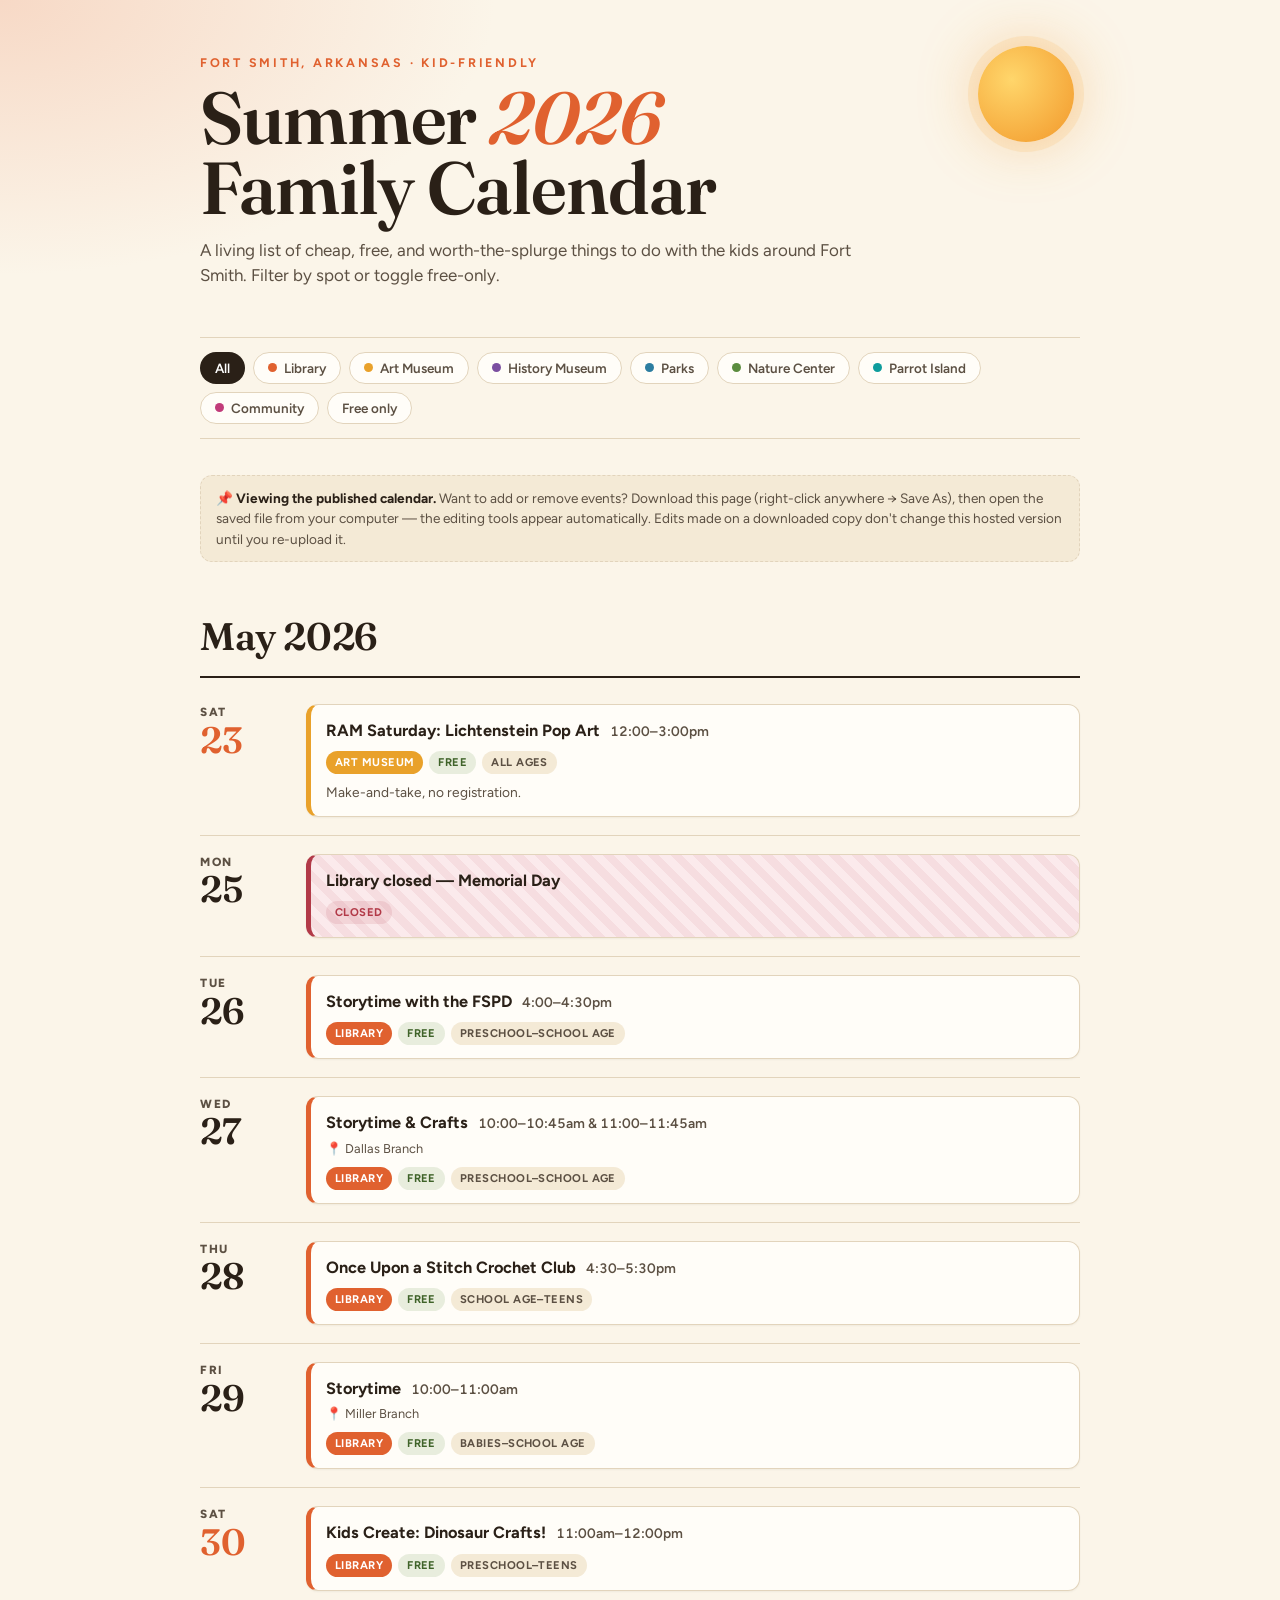
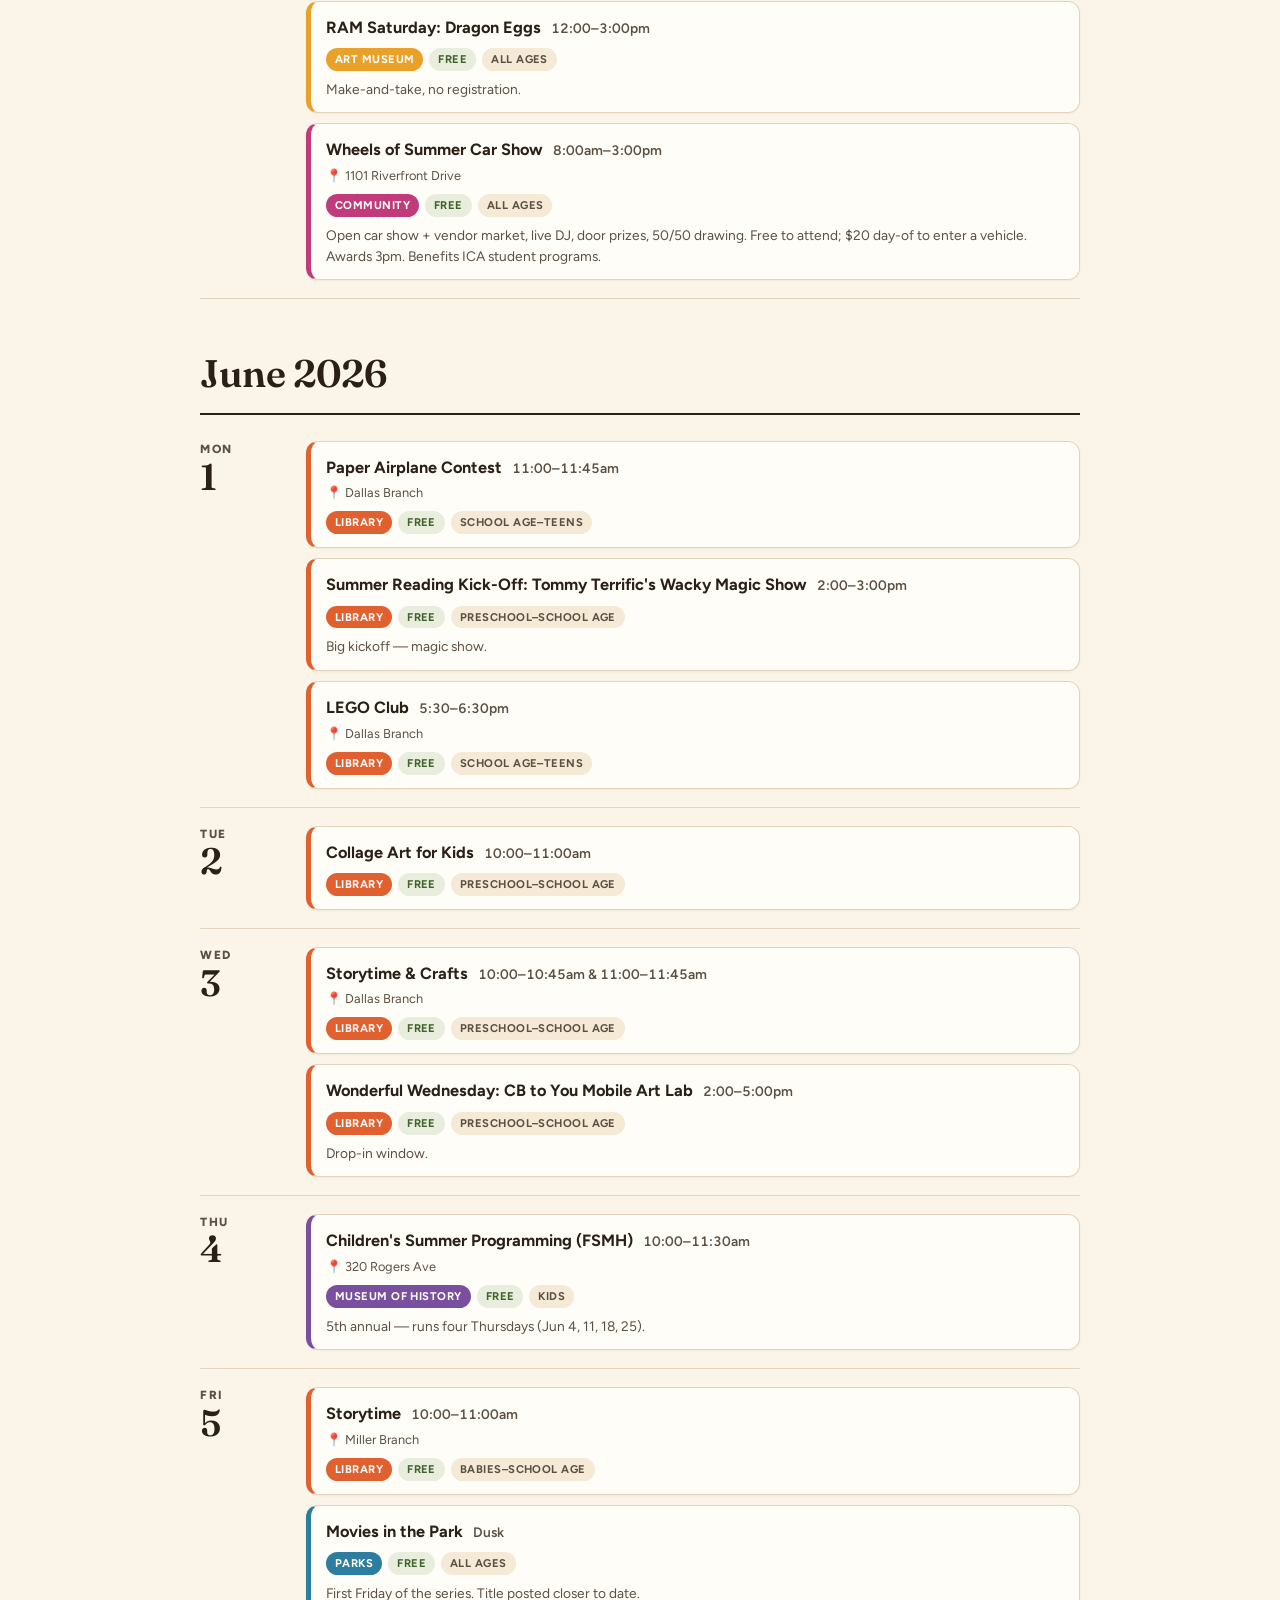
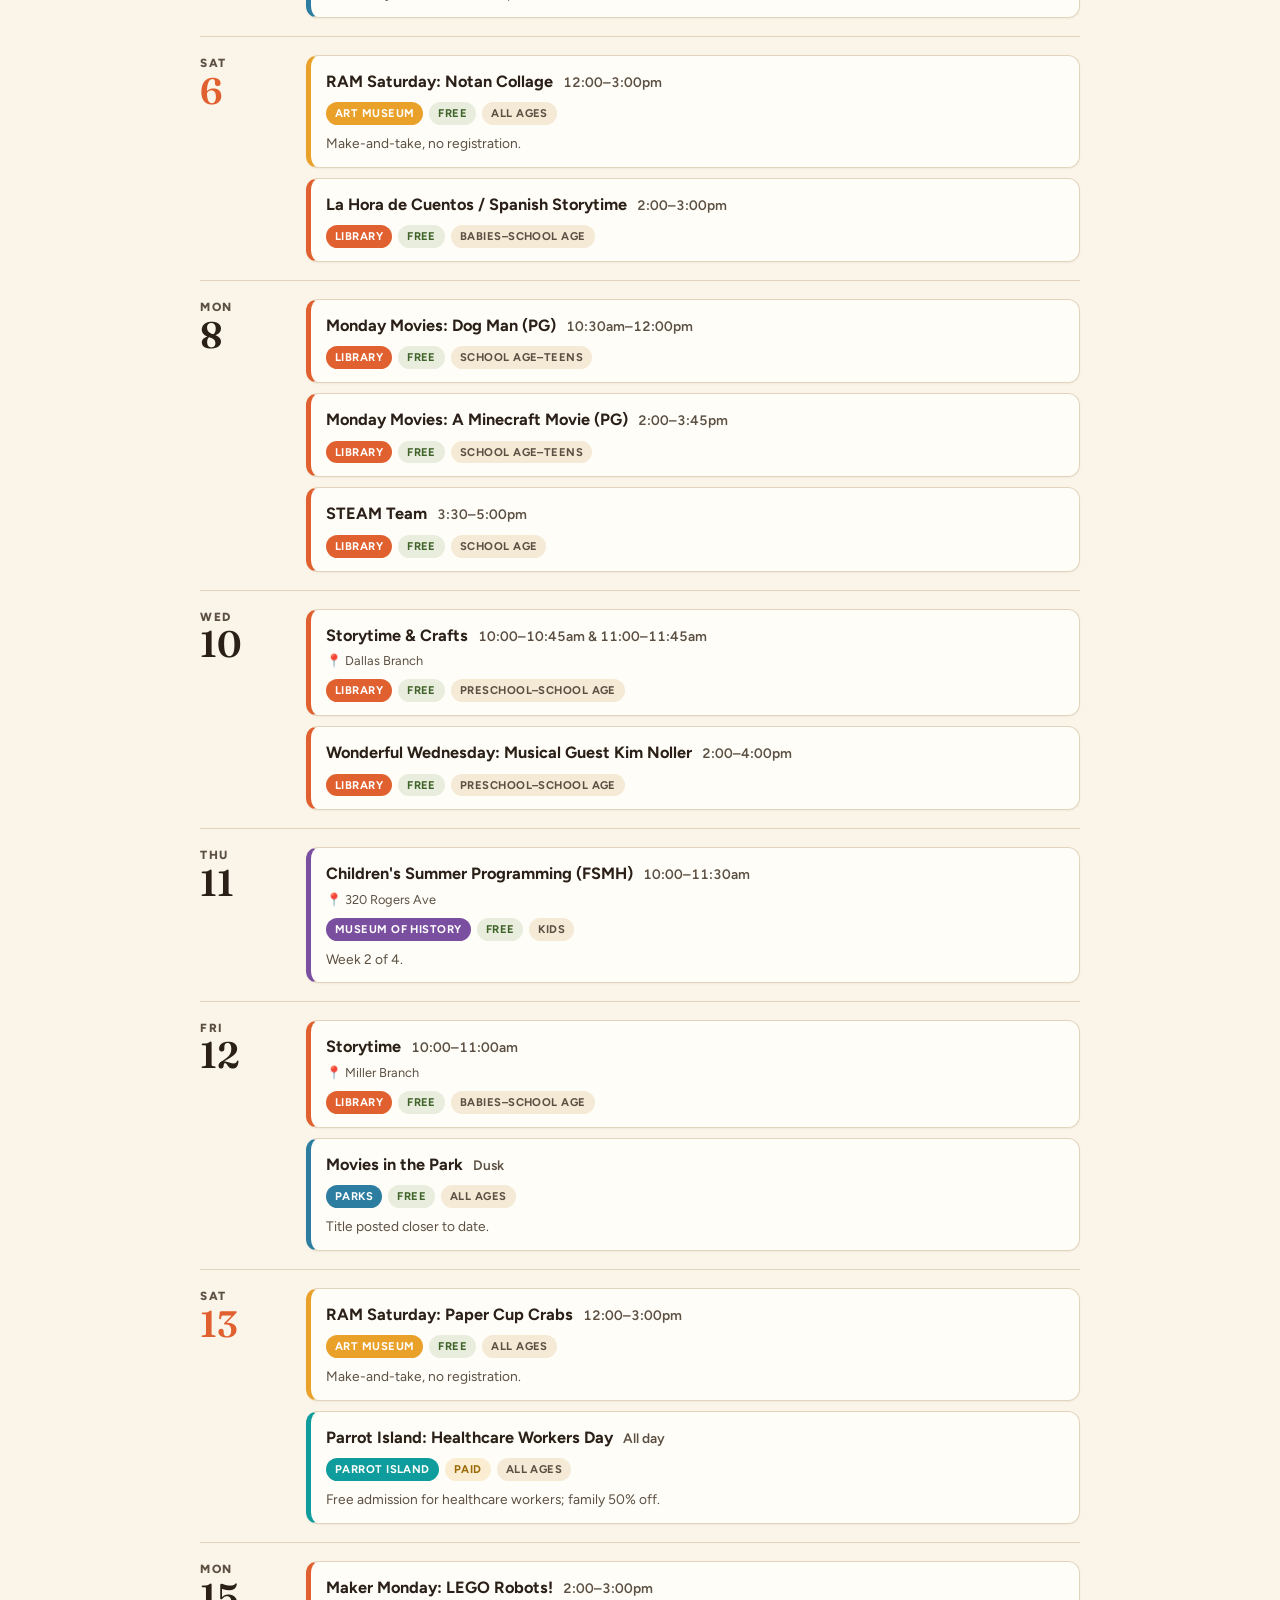
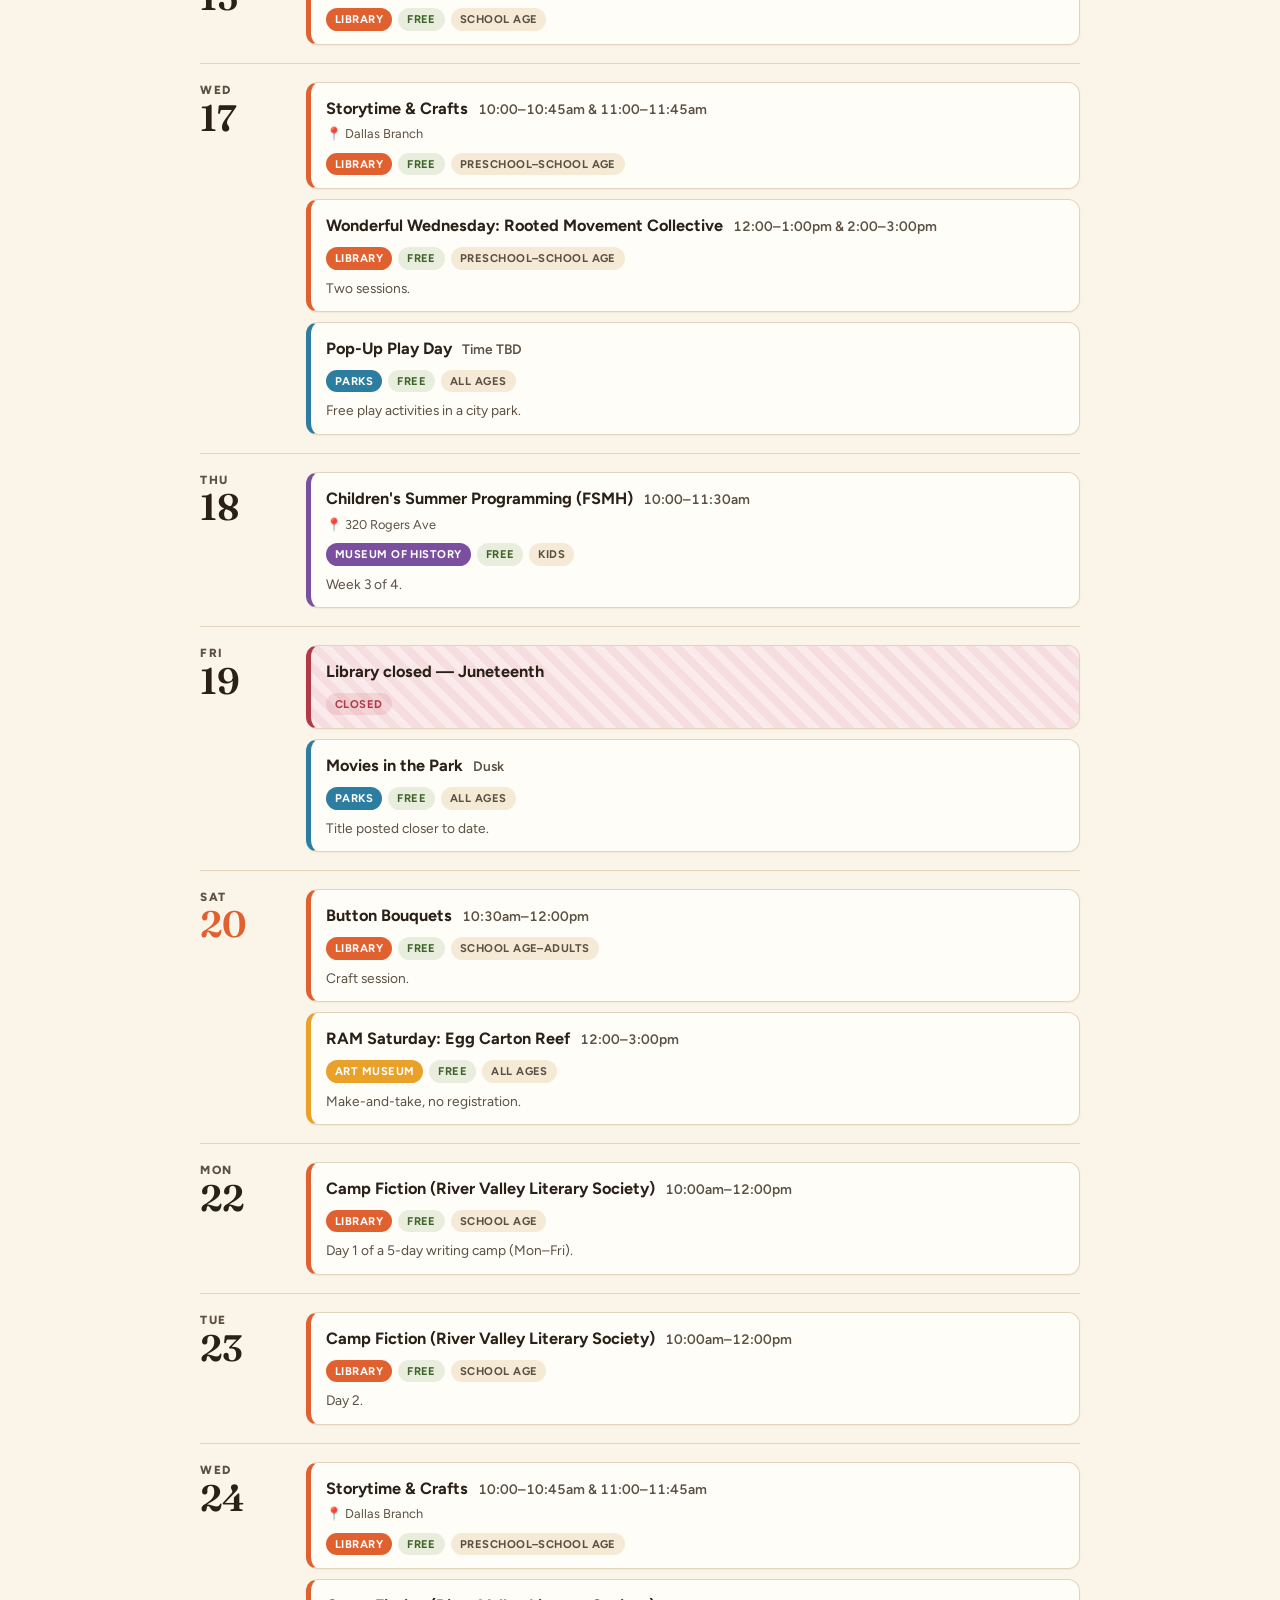
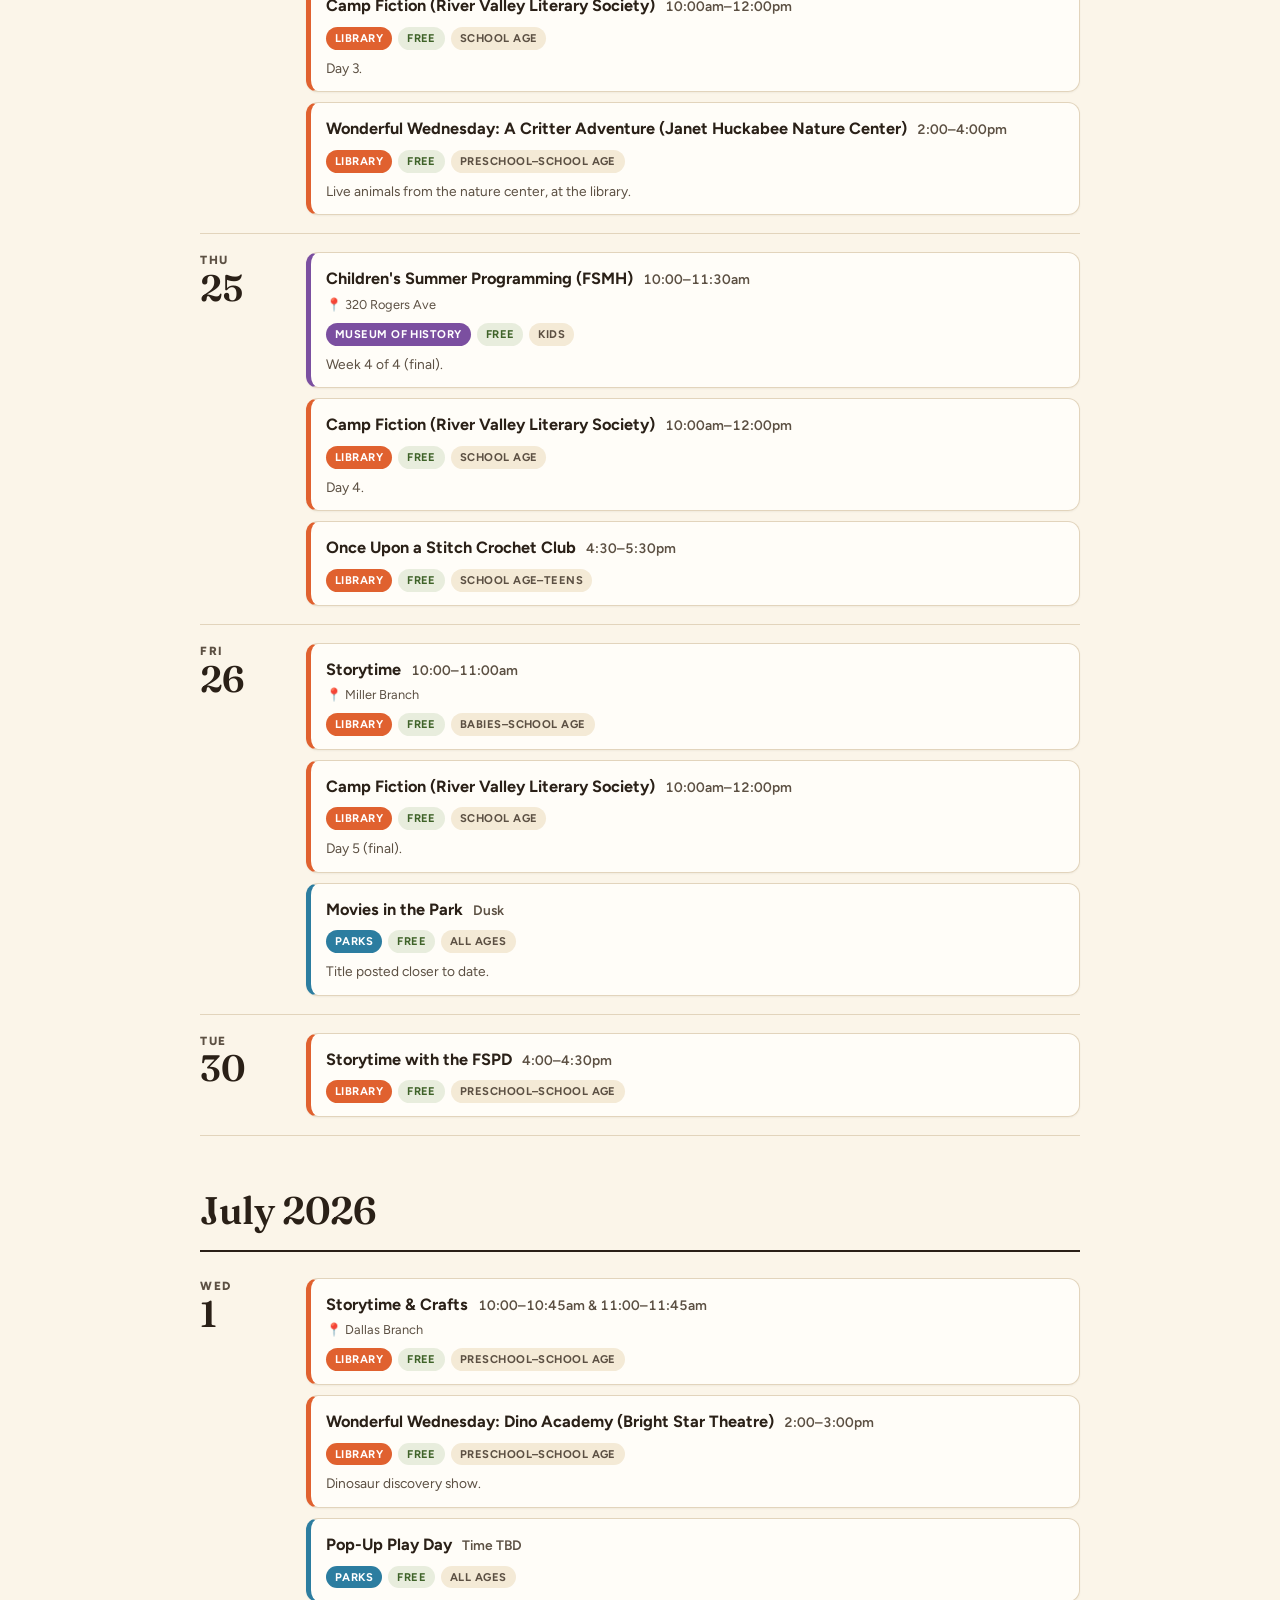
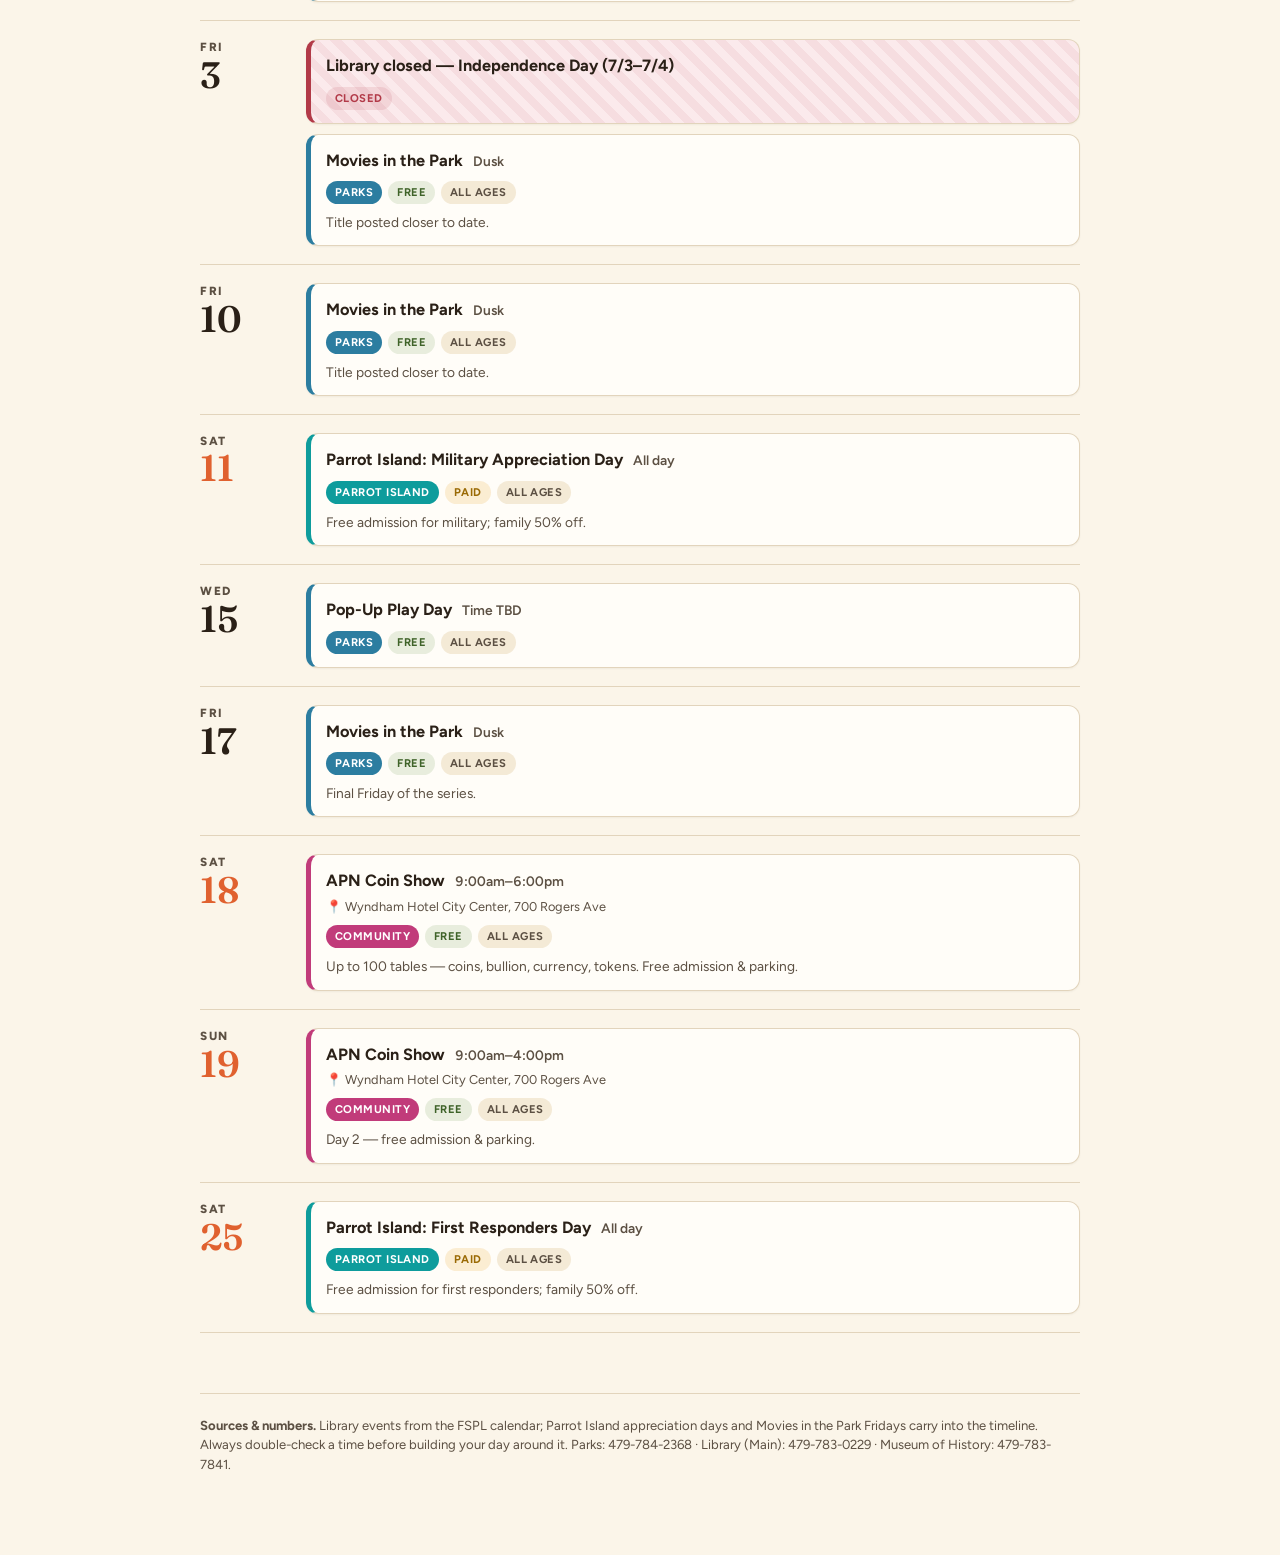
==== index.html @ 7a3107ba "add index.html" ====
<!DOCTYPE html>
<html lang="en">
<head>
<meta charset="UTF-8">
<meta name="viewport" content="width=device-width, initial-scale=1.0">
<title>Fort Smith Family Summer 2026</title>
<link rel="preconnect" href="https://fonts.googleapis.com">
<link rel="preconnect" href="https://fonts.gstatic.com" crossorigin>
<link href="https://fonts.googleapis.com/css2?family=Fraunces:ital,opsz,wght@0,9..144,400..900;1,9..144,400..700&family=Figtree:wght@400;500;600;700;800&display=swap" rel="stylesheet">
<style>
  :root{
    --cream:#FBF5E9; --cream-2:#F4EAD6; --ink:#2A2017; --ink-soft:#5C5043;
    --line:#E2D4BC; --card:#FFFDF8;
    --library:#E0612F; --ram:#E9A12A; --parks:#2C7DA0; --nature:#5B8C3E;
    --parrot:#0E9C9C; --museum:#7B4FA0; --community:#C13B7A; --closed:#B23A48;
    --shadow:0 1px 2px rgba(42,32,23,.06), 0 8px 28px -12px rgba(42,32,23,.25);
  }
  *{box-sizing:border-box;}
  html{scroll-behavior:smooth;}
  body{
    margin:0;
    background:
      radial-gradient(1200px 500px at 85% -10%, #FCE4B8 0%, rgba(252,228,184,0) 60%),
      radial-gradient(900px 500px at 0% 0%, #F7D9C6 0%, rgba(247,217,198,0) 55%),
      var(--cream);
    color:var(--ink); font-family:"Figtree", sans-serif; line-height:1.5;
    -webkit-font-smoothing:antialiased;
  }
  .wrap{max-width:920px;margin:0 auto;padding:0 20px 80px;}

  header.masthead{padding:54px 0 30px;position:relative;}
  .kicker{font-size:.78rem;letter-spacing:.22em;text-transform:uppercase;font-weight:700;color:var(--library);margin:0 0 10px;}
  h1{font-family:"Fraunces",serif;font-weight:600;font-size:clamp(2.6rem,7vw,4.6rem);line-height:.96;letter-spacing:-.015em;margin:0 0 14px;}
  h1 em{font-style:italic;color:var(--library);}
  .sub{font-size:1.06rem;color:var(--ink-soft);max-width:60ch;margin:0;}
  .sun{position:absolute;top:46px;right:6px;width:96px;height:96px;border-radius:50%;
    background:radial-gradient(circle at 35% 35%, #FFD66B, #F2982A);
    box-shadow:0 0 0 10px rgba(242,152,42,.12), 0 0 60px rgba(242,152,42,.4);}
  @media(max-width:560px){.sun{display:none;}}

  .controls{position:sticky;top:0;z-index:20;background:rgba(251,245,233,.88);backdrop-filter:blur(8px);
    border-top:1px solid var(--line);border-bottom:1px solid var(--line);padding:14px 0;margin:18px 0 36px;}
  .controls-inner{display:flex;flex-wrap:wrap;gap:8px;align-items:center;}
  .chip{font-family:inherit;font-size:.84rem;font-weight:600;border:1.5px solid var(--line);background:var(--card);
    color:var(--ink-soft);padding:7px 14px;border-radius:999px;cursor:pointer;transition:all .15s ease;
    display:inline-flex;align-items:center;gap:7px;}
  .chip:hover{border-color:var(--ink-soft);}
  .chip .dot{width:9px;height:9px;border-radius:50%;background:currentColor;}
  .chip[aria-pressed="true"]{color:#fff;border-color:transparent;}
  .chip.all[aria-pressed="true"]{background:var(--ink);}
  .chip.library[aria-pressed="true"]{background:var(--library);}
  .chip.ram[aria-pressed="true"]{background:var(--ram);}
  .chip.parks[aria-pressed="true"]{background:var(--parks);}
  .chip.nature[aria-pressed="true"]{background:var(--nature);}
  .chip.parrot[aria-pressed="true"]{background:var(--parrot);}
  .chip.museum[aria-pressed="true"]{background:var(--museum);}
  .chip.community[aria-pressed="true"]{background:var(--community);}
  .chip.freeonly[aria-pressed="true"]{background:var(--nature);}
  .chip .dot.library{color:var(--library);} .chip .dot.ram{color:var(--ram);}
  .chip .dot.parks{color:var(--parks);} .chip .dot.nature{color:var(--nature);}
  .chip .dot.parrot{color:var(--parrot);} .chip .dot.museum{color:var(--museum);}
  .chip .dot.community{color:var(--community);}
  .spacer{flex:1;}
  .chip.action{background:var(--ink);color:#fff;border-color:transparent;}
  .chip.action:hover{filter:brightness(1.12);}

  /* ---- Edit chrome: only visible on a locally-opened (file://) copy ---- */
  #addToggle, #addPanel{display:none;}
  .del{display:none;}
  body.editable #addToggle{display:inline-flex;}
  body.editable #addPanel{display:block;}
  .ro-hint{display:block;}
  body.editable .ro-hint{display:none;}

  .panel{max-height:0;overflow:hidden;transition:max-height .3s ease;}
  .panel.open{max-height:820px;}
  .panel-inner{background:var(--card);border:1px solid var(--line);border-radius:18px;padding:22px;margin-bottom:36px;box-shadow:var(--shadow);}
  .panel h2{font-family:"Fraunces",serif;font-weight:600;font-size:1.3rem;margin:0 0 14px;}
  .grid{display:grid;grid-template-columns:repeat(2,1fr);gap:12px 14px;}
  .field{display:flex;flex-direction:column;gap:5px;}
  .field.full{grid-column:1/-1;}
  label{font-size:.74rem;font-weight:700;letter-spacing:.06em;text-transform:uppercase;color:var(--ink-soft);}
  input,select{font-family:inherit;font-size:.95rem;padding:9px 11px;border:1.5px solid var(--line);border-radius:10px;background:var(--cream);color:var(--ink);}
  input:focus,select:focus{outline:none;border-color:var(--library);}
  .panel-actions{display:flex;gap:10px;margin-top:16px;flex-wrap:wrap;align-items:center;}
  .btn{font-family:inherit;font-size:.9rem;font-weight:700;padding:10px 18px;border-radius:10px;border:none;cursor:pointer;}
  .btn.primary{background:var(--library);color:#fff;}
  .btn.primary:hover{filter:brightness(1.08);}
  .btn.subtle{background:var(--cream-2);color:var(--ink-soft);}
  .btn.subtle:hover{background:var(--line);}
  .hint{font-size:.8rem;color:var(--ink-soft);margin:10px 0 0;}

  .month{font-family:"Fraunces",serif;font-weight:600;font-size:clamp(1.8rem,4vw,2.4rem);letter-spacing:-.01em;
    margin:46px 0 8px;padding-bottom:10px;border-bottom:2px solid var(--ink);}
  .day{display:grid;grid-template-columns:88px 1fr;gap:18px;padding:18px 0;border-bottom:1px solid var(--line);}
  .day.weekend .datebox{color:var(--library);}
  .datebox{position:sticky;top:78px;align-self:start;}
  .datebox .dow{font-size:.74rem;font-weight:800;letter-spacing:.14em;text-transform:uppercase;color:var(--ink-soft);}
  .datebox .dnum{font-family:"Fraunces",serif;font-size:2.3rem;font-weight:600;line-height:1;}
  .events{display:flex;flex-direction:column;gap:10px;}

  .event{position:relative;background:var(--card);border:1px solid var(--line);border-left:5px solid var(--src);
    border-radius:12px;padding:13px 15px;box-shadow:0 1px 2px rgba(42,32,23,.05);transition:transform .12s ease, box-shadow .12s ease;}
  .event:hover{transform:translateY(-1px);box-shadow:var(--shadow);}
  .event .top{display:flex;flex-wrap:wrap;align-items:baseline;gap:8px 10px;padding-right:26px;}
  .event .title{font-weight:700;font-size:1.02rem;}
  .event .time{font-size:.86rem;font-weight:600;color:var(--ink-soft);font-variant-numeric:tabular-nums;}
  .event .row2{display:flex;flex-wrap:wrap;gap:6px;margin-top:9px;align-items:center;}
  .tag{font-size:.7rem;font-weight:700;letter-spacing:.04em;text-transform:uppercase;padding:3px 9px;border-radius:999px;}
  .tag.src{color:#fff;background:var(--src);}
  .tag.free{background:rgba(91,140,62,.14);color:#3f6329;}
  .tag.paid{background:rgba(233,161,42,.18);color:#9a6a05;}
  .tag.age{background:var(--cream-2);color:var(--ink-soft);}
  .tag.closed{background:rgba(178,58,72,.12);color:var(--closed);}
  .event .note{font-size:.86rem;color:var(--ink-soft);margin-top:8px;}
  .event .loc{font-size:.8rem;color:var(--ink-soft);margin-top:4px;}
  .event.is-closed{background:repeating-linear-gradient(45deg,#fbeaec,#fbeaec 8px,#f6dde0 8px,#f6dde0 16px);border-left-color:var(--closed);}
  .del{position:absolute;top:9px;right:9px;width:22px;height:22px;border-radius:50%;border:none;cursor:pointer;
    background:transparent;color:var(--ink-soft);font-size:1.05rem;line-height:1;opacity:0;transition:opacity .12s, background .12s;}
  body.editable .event:hover .del{opacity:.55;}
  .del:hover{opacity:1 !important;background:rgba(178,58,72,.14);color:var(--closed);}

  .empty{display:none;text-align:center;padding:50px 0;color:var(--ink-soft);font-style:italic;}
  footer{margin-top:60px;padding-top:22px;border-top:1px solid var(--line);font-size:.82rem;color:var(--ink-soft);}
  footer a{color:var(--library);}
  .ro-hint{background:var(--cream-2);border:1px dashed var(--line);border-radius:12px;padding:12px 15px;margin-bottom:18px;font-size:.85rem;color:var(--ink-soft);}
  .ro-hint strong{color:var(--ink);}
  .savebar{font-size:.78rem;color:var(--nature);font-weight:600;opacity:0;transition:opacity .3s;}
  .savebar.show{opacity:1;}
</style>
</head>
<body>
<div class="wrap">

  <header class="masthead">
    <div class="sun"></div>
    <p class="kicker">Fort Smith, Arkansas &middot; Kid-Friendly</p>
    <h1>Summer <em>2026</em><br>Family Calendar</h1>
    <p class="sub">A living list of cheap, free, and worth-the-splurge things to do with the kids around Fort Smith. Filter by spot or toggle free-only.</p>
  </header>

  <div class="controls">
    <div class="controls-inner">
      <button class="chip all" data-filter="all" aria-pressed="true">All</button>
      <button class="chip library" data-filter="library" aria-pressed="false"><span class="dot library"></span>Library</button>
      <button class="chip ram" data-filter="ram" aria-pressed="false"><span class="dot ram"></span>Art Museum</button>
      <button class="chip museum" data-filter="museum" aria-pressed="false"><span class="dot museum"></span>History Museum</button>
      <button class="chip parks" data-filter="parks" aria-pressed="false"><span class="dot parks"></span>Parks</button>
      <button class="chip nature" data-filter="nature" aria-pressed="false"><span class="dot nature"></span>Nature Center</button>
      <button class="chip parrot" data-filter="parrot" aria-pressed="false"><span class="dot parrot"></span>Parrot Island</button>
      <button class="chip community" data-filter="community" aria-pressed="false"><span class="dot community"></span>Community</button>
      <button class="chip freeonly" id="freeToggle" aria-pressed="false">Free only</button>
      <span class="spacer"></span>
      <button class="chip action" id="addToggle">+ Add event</button>
    </div>
  </div>

  <div class="panel" id="addPanel">
    <div class="panel-inner">
      <h2>Add an event</h2>
      <div class="grid">
        <div class="field"><label for="f-date">Date</label><input type="date" id="f-date" value="2026-06-01"></div>
        <div class="field"><label for="f-time">Time (free text)</label><input type="text" id="f-time" placeholder="e.g. 2:00–3:00pm"></div>
        <div class="field full"><label for="f-title">Title</label><input type="text" id="f-title" placeholder="Event name"></div>
        <div class="field"><label for="f-src">Where / source</label>
          <select id="f-src">
            <option value="library">Library</option>
            <option value="ram">Art Museum (RAM)</option>
            <option value="museum">Museum of History</option>
            <option value="parks">Parks</option>
            <option value="nature">Nature Center</option>
            <option value="parrot">Parrot Island</option>
            <option value="community">Community</option>
          </select>
        </div>
        <div class="field"><label for="f-cost">Cost</label>
          <select id="f-cost"><option value="free">Free</option><option value="paid">Paid</option></select>
        </div>
        <div class="field"><label for="f-age">Age (optional)</label><input type="text" id="f-age" placeholder="e.g. School age–Teens"></div>
        <div class="field"><label for="f-loc">Location (optional)</label><input type="text" id="f-loc" placeholder="e.g. Dallas Branch"></div>
        <div class="field full"><label for="f-note">Note (optional)</label><input type="text" id="f-note" placeholder="Anything worth remembering"></div>
      </div>
      <div class="panel-actions">
        <button class="btn primary" id="addBtn">Add to calendar</button>
        <button class="btn subtle" id="saveCopyBtn">⬇ Save a copy (index.html)</button>
        <button class="btn subtle" id="resetBtn">Reset to original</button>
        <span class="savebar" id="savebar">Saved to this browser ✓</span>
      </div>
      <p class="hint">Added events save to <strong>this browser</strong> automatically. Use <em>Save a copy</em> to download a fresh <code>index.html</code> with everything baked in — that's the file you re-upload to your host, or send back to me to fold into the master.</p>
    </div>
  </div>

  <p class="ro-hint">📌 <strong>Viewing the published calendar.</strong> Want to add or remove events? Download this page (right-click anywhere &rarr; Save As), then open the saved file from your computer — the editing tools appear automatically. Edits made on a downloaded copy don't change this hosted version until you re-upload it.</p>

  <div id="calendar"></div>
  <p class="empty" id="emptyMsg">No events match this filter.</p>

  <footer>
    <strong>Sources &amp; numbers.</strong> Library events from the FSPL calendar; Parrot Island appreciation days and Movies in the Park Fridays carry into the timeline. Always double-check a time before building your day around it. Parks: 479-784-2368 &middot; Library (Main): 479-783-0229 &middot; Museum of History: 479-783-7841.
  </footer>

</div>

<script>
/* ============================================================
   SEED EVENTS — the baked-in list. The live page may have more
   (added via the form, stored in your browser). "Save a copy"
   exports a new index.html with the current list baked in here.
   Fields: date "YYYY-MM-DD" | time | title | src | age | cost
           "free"/"paid" | loc | note | closed:true
   ============================================================ */
const SEED = /*SEED_START*/[
  {date:"2026-05-23", time:"12:00–3:00pm", title:"RAM Saturday: Lichtenstein Pop Art", src:"ram", age:"All ages", cost:"free", note:"Make-and-take, no registration."},
  {date:"2026-05-25", time:"", title:"Library closed — Memorial Day", src:"library", closed:true},
  {date:"2026-05-26", time:"4:00–4:30pm", title:"Storytime with the FSPD", src:"library", age:"Preschool–School age", cost:"free"},
  {date:"2026-05-27", time:"10:00–10:45am & 11:00–11:45am", title:"Storytime & Crafts", src:"library", age:"Preschool–School age", cost:"free", loc:"Dallas Branch"},
  {date:"2026-05-28", time:"4:30–5:30pm", title:"Once Upon a Stitch Crochet Club", src:"library", age:"School age–Teens", cost:"free"},
  {date:"2026-05-29", time:"10:00–11:00am", title:"Storytime", src:"library", age:"Babies–School age", cost:"free", loc:"Miller Branch"},
  {date:"2026-05-30", time:"11:00am–12:00pm", title:"Kids Create: Dinosaur Crafts!", src:"library", age:"Preschool–Teens", cost:"free"},
  {date:"2026-05-30", time:"12:00–3:00pm", title:"RAM Saturday: Dragon Eggs", src:"ram", age:"All ages", cost:"free", note:"Make-and-take, no registration."},
  {date:"2026-05-30", time:"8:00am–3:00pm", title:"Wheels of Summer Car Show", src:"community", age:"All ages", cost:"free", loc:"1101 Riverfront Drive", note:"Open car show + vendor market, live DJ, door prizes, 50/50 drawing. Free to attend; $20 day-of to enter a vehicle. Awards 3pm. Benefits ICA student programs."},

  {date:"2026-06-01", time:"11:00–11:45am", title:"Paper Airplane Contest", src:"library", age:"School age–Teens", cost:"free", loc:"Dallas Branch"},
  {date:"2026-06-01", time:"2:00–3:00pm", title:"Summer Reading Kick-Off: Tommy Terrific's Wacky Magic Show", src:"library", age:"Preschool–School age", cost:"free", note:"Big kickoff — magic show."},
  {date:"2026-06-01", time:"5:30–6:30pm", title:"LEGO Club", src:"library", age:"School age–Teens", cost:"free", loc:"Dallas Branch"},
  {date:"2026-06-02", time:"10:00–11:00am", title:"Collage Art for Kids", src:"library", age:"Preschool–School age", cost:"free"},
  {date:"2026-06-03", time:"10:00–10:45am & 11:00–11:45am", title:"Storytime & Crafts", src:"library", age:"Preschool–School age", cost:"free", loc:"Dallas Branch"},
  {date:"2026-06-03", time:"2:00–5:00pm", title:"Wonderful Wednesday: CB to You Mobile Art Lab", src:"library", age:"Preschool–School age", cost:"free", note:"Drop-in window."},
  {date:"2026-06-04", time:"10:00–11:30am", title:"Children's Summer Programming (FSMH)", src:"museum", age:"Kids", cost:"free", loc:"320 Rogers Ave", note:"5th annual — runs four Thursdays (Jun 4, 11, 18, 25)."},
  {date:"2026-06-05", time:"10:00–11:00am", title:"Storytime", src:"library", age:"Babies–School age", cost:"free", loc:"Miller Branch"},
  {date:"2026-06-05", time:"Dusk", title:"Movies in the Park", src:"parks", age:"All ages", cost:"free", note:"First Friday of the series. Title posted closer to date."},
  {date:"2026-06-06", time:"12:00–3:00pm", title:"RAM Saturday: Notan Collage", src:"ram", age:"All ages", cost:"free", note:"Make-and-take, no registration."},
  {date:"2026-06-06", time:"2:00–3:00pm", title:"La Hora de Cuentos / Spanish Storytime", src:"library", age:"Babies–School age", cost:"free"},
  {date:"2026-06-08", time:"10:30am–12:00pm", title:"Monday Movies: Dog Man (PG)", src:"library", age:"School age–Teens", cost:"free"},
  {date:"2026-06-08", time:"2:00–3:45pm", title:"Monday Movies: A Minecraft Movie (PG)", src:"library", age:"School age–Teens", cost:"free"},
  {date:"2026-06-08", time:"3:30–5:00pm", title:"STEAM Team", src:"library", age:"School age", cost:"free"},
  {date:"2026-06-10", time:"10:00–10:45am & 11:00–11:45am", title:"Storytime & Crafts", src:"library", age:"Preschool–School age", cost:"free", loc:"Dallas Branch"},
  {date:"2026-06-10", time:"2:00–4:00pm", title:"Wonderful Wednesday: Musical Guest Kim Noller", src:"library", age:"Preschool–School age", cost:"free"},
  {date:"2026-06-11", time:"10:00–11:30am", title:"Children's Summer Programming (FSMH)", src:"museum", age:"Kids", cost:"free", loc:"320 Rogers Ave", note:"Week 2 of 4."},
  {date:"2026-06-12", time:"10:00–11:00am", title:"Storytime", src:"library", age:"Babies–School age", cost:"free", loc:"Miller Branch"},
  {date:"2026-06-12", time:"Dusk", title:"Movies in the Park", src:"parks", age:"All ages", cost:"free", note:"Title posted closer to date."},
  {date:"2026-06-13", time:"12:00–3:00pm", title:"RAM Saturday: Paper Cup Crabs", src:"ram", age:"All ages", cost:"free", note:"Make-and-take, no registration."},
  {date:"2026-06-13", time:"All day", title:"Parrot Island: Healthcare Workers Day", src:"parrot", age:"All ages", cost:"paid", note:"Free admission for healthcare workers; family 50% off."},
  {date:"2026-06-15", time:"2:00–3:00pm", title:"Maker Monday: LEGO Robots!", src:"library", age:"School age", cost:"free"},
  {date:"2026-06-17", time:"10:00–10:45am & 11:00–11:45am", title:"Storytime & Crafts", src:"library", age:"Preschool–School age", cost:"free", loc:"Dallas Branch"},
  {date:"2026-06-17", time:"12:00–1:00pm & 2:00–3:00pm", title:"Wonderful Wednesday: Rooted Movement Collective", src:"library", age:"Preschool–School age", cost:"free", note:"Two sessions."},
  {date:"2026-06-17", time:"Time TBD", title:"Pop-Up Play Day", src:"parks", age:"All ages", cost:"free", note:"Free play activities in a city park."},
  {date:"2026-06-18", time:"10:00–11:30am", title:"Children's Summer Programming (FSMH)", src:"museum", age:"Kids", cost:"free", loc:"320 Rogers Ave", note:"Week 3 of 4."},
  {date:"2026-06-19", time:"", title:"Library closed — Juneteenth", src:"library", closed:true},
  {date:"2026-06-19", time:"Dusk", title:"Movies in the Park", src:"parks", age:"All ages", cost:"free", note:"Title posted closer to date."},
  {date:"2026-06-20", time:"10:30am–12:00pm", title:"Button Bouquets", src:"library", age:"School age–Adults", cost:"free", note:"Craft session."},
  {date:"2026-06-20", time:"12:00–3:00pm", title:"RAM Saturday: Egg Carton Reef", src:"ram", age:"All ages", cost:"free", note:"Make-and-take, no registration."},
  {date:"2026-06-22", time:"10:00am–12:00pm", title:"Camp Fiction (River Valley Literary Society)", src:"library", age:"School age", cost:"free", note:"Day 1 of a 5-day writing camp (Mon–Fri)."},
  {date:"2026-06-23", time:"10:00am–12:00pm", title:"Camp Fiction (River Valley Literary Society)", src:"library", age:"School age", cost:"free", note:"Day 2."},
  {date:"2026-06-24", time:"10:00am–12:00pm", title:"Camp Fiction (River Valley Literary Society)", src:"library", age:"School age", cost:"free", note:"Day 3."},
  {date:"2026-06-24", time:"10:00–10:45am & 11:00–11:45am", title:"Storytime & Crafts", src:"library", age:"Preschool–School age", cost:"free", loc:"Dallas Branch"},
  {date:"2026-06-24", time:"2:00–4:00pm", title:"Wonderful Wednesday: A Critter Adventure (Janet Huckabee Nature Center)", src:"library", age:"Preschool–School age", cost:"free", note:"Live animals from the nature center, at the library."},
  {date:"2026-06-25", time:"10:00am–12:00pm", title:"Camp Fiction (River Valley Literary Society)", src:"library", age:"School age", cost:"free", note:"Day 4."},
  {date:"2026-06-25", time:"10:00–11:30am", title:"Children's Summer Programming (FSMH)", src:"museum", age:"Kids", cost:"free", loc:"320 Rogers Ave", note:"Week 4 of 4 (final)."},
  {date:"2026-06-25", time:"4:30–5:30pm", title:"Once Upon a Stitch Crochet Club", src:"library", age:"School age–Teens", cost:"free"},
  {date:"2026-06-26", time:"10:00am–12:00pm", title:"Camp Fiction (River Valley Literary Society)", src:"library", age:"School age", cost:"free", note:"Day 5 (final)."},
  {date:"2026-06-26", time:"10:00–11:00am", title:"Storytime", src:"library", age:"Babies–School age", cost:"free", loc:"Miller Branch"},
  {date:"2026-06-26", time:"Dusk", title:"Movies in the Park", src:"parks", age:"All ages", cost:"free", note:"Title posted closer to date."},
  {date:"2026-06-30", time:"4:00–4:30pm", title:"Storytime with the FSPD", src:"library", age:"Preschool–School age", cost:"free"},

  {date:"2026-07-01", time:"10:00–10:45am & 11:00–11:45am", title:"Storytime & Crafts", src:"library", age:"Preschool–School age", cost:"free", loc:"Dallas Branch"},
  {date:"2026-07-01", time:"2:00–3:00pm", title:"Wonderful Wednesday: Dino Academy (Bright Star Theatre)", src:"library", age:"Preschool–School age", cost:"free", note:"Dinosaur discovery show."},
  {date:"2026-07-01", time:"Time TBD", title:"Pop-Up Play Day", src:"parks", age:"All ages", cost:"free"},
  {date:"2026-07-03", time:"", title:"Library closed — Independence Day (7/3–7/4)", src:"library", closed:true},
  {date:"2026-07-03", time:"Dusk", title:"Movies in the Park", src:"parks", age:"All ages", cost:"free", note:"Title posted closer to date."},
  {date:"2026-07-10", time:"Dusk", title:"Movies in the Park", src:"parks", age:"All ages", cost:"free", note:"Title posted closer to date."},
  {date:"2026-07-11", time:"All day", title:"Parrot Island: Military Appreciation Day", src:"parrot", age:"All ages", cost:"paid", note:"Free admission for military; family 50% off."},
  {date:"2026-07-15", time:"Time TBD", title:"Pop-Up Play Day", src:"parks", age:"All ages", cost:"free"},
  {date:"2026-07-17", time:"Dusk", title:"Movies in the Park", src:"parks", age:"All ages", cost:"free", note:"Final Friday of the series."},
  {date:"2026-07-18", time:"9:00am–6:00pm", title:"APN Coin Show", src:"community", age:"All ages", cost:"free", loc:"Wyndham Hotel City Center, 700 Rogers Ave", note:"Up to 100 tables — coins, bullion, currency, tokens. Free admission & parking."},
  {date:"2026-07-19", time:"9:00am–4:00pm", title:"APN Coin Show", src:"community", age:"All ages", cost:"free", loc:"Wyndham Hotel City Center, 700 Rogers Ave", note:"Day 2 — free admission & parking."},
  {date:"2026-07-25", time:"All day", title:"Parrot Island: First Responders Day", src:"parrot", age:"All ages", cost:"paid", note:"Free admission for first responders; family 50% off."},
]/*SEED_END*/;

const SRC_NAME = {library:"Library", ram:"Art Museum", museum:"Museum of History", parks:"Parks", nature:"Nature Center", parrot:"Parrot Island", community:"Community"};
const MONTHS = ["January","February","March","April","May","June","July","August","September","October","November","December"];
const DOW = ["Sun","Mon","Tue","Wed","Thu","Fri","Sat"];
const STORE_KEY = "fs-summer-2026-events";
const EDITABLE = (location.protocol === "file:");

let events = loadEvents();
let activeSrc = "all";
let freeOnly = false;

if(EDITABLE) document.body.classList.add("editable");

function loadEvents(){
  if(EDITABLE){
    try{
      const raw = localStorage.getItem(STORE_KEY);
      if(raw){ const parsed = JSON.parse(raw); if(Array.isArray(parsed) && parsed.length) return parsed; }
    }catch(e){}
  }
  return JSON.parse(JSON.stringify(SEED));
}
function saveEvents(){
  try{ localStorage.setItem(STORE_KEY, JSON.stringify(events)); flashSaved(); }catch(e){}
}
function flashSaved(){
  const b = document.getElementById("savebar");
  if(!b) return;
  b.classList.add("show"); setTimeout(()=>b.classList.remove("show"), 1600);
}
function parseDate(s){const [y,m,d]=s.split("-").map(Number);return new Date(y,m-1,d);}

function render(){
  const cal = document.getElementById("calendar");
  cal.innerHTML = "";
  const filtered = events.map((e,i)=>({e,i})).filter(({e})=>{
    if(activeSrc!=="all" && e.src!==activeSrc) return false;
    if(freeOnly && e.cost!=="free" && !e.closed) return false;
    return true;
  }).sort((a,b)=> a.e.date.localeCompare(b.e.date) || (a.e.time||"").localeCompare(b.e.time||""));

  document.getElementById("emptyMsg").style.display = filtered.length ? "none" : "block";

  let curMonth="", curDay="", dayEl=null;
  filtered.forEach(({e,i})=>{
    const dt = parseDate(e.date);
    const monthKey = dt.getFullYear()+"-"+dt.getMonth();
    if(monthKey!==curMonth){
      curMonth=monthKey; curDay="";
      const h=document.createElement("div"); h.className="month";
      h.textContent=MONTHS[dt.getMonth()]+" "+dt.getFullYear(); cal.appendChild(h);
    }
    if(e.date!==curDay){
      curDay=e.date;
      const day=document.createElement("div");
      const wknd=(dt.getDay()===0||dt.getDay()===6);
      day.className="day"+(wknd?" weekend":"");
      day.innerHTML=`<div class="datebox"><div class="dow">${DOW[dt.getDay()]}</div><div class="dnum">${dt.getDate()}</div></div>`;
      const ev=document.createElement("div"); ev.className="events"; day.appendChild(ev);
      cal.appendChild(day); dayEl=ev;
    }
    dayEl.appendChild(buildEvent(e,i));
  });
}

function esc(s){return String(s).replace(/[&<>"]/g,c=>({"&":"&amp;","<":"&lt;",">":"&gt;",'"':"&quot;"}[c]));}

function buildEvent(e, idx){
  const div=document.createElement("div");
  div.className="event"+(e.closed?" is-closed":"");
  div.style.setProperty("--src", `var(--${e.closed?"closed":e.src})`);
  if(e.closed){
    div.innerHTML=`<div class="top"><span class="title">${esc(e.title)}</span></div>
      <div class="row2"><span class="tag closed">Closed</span></div>`;
  }else{
    let tags=`<span class="tag src">${SRC_NAME[e.src]||e.src}</span>`;
    tags+= e.cost==="free" ? `<span class="tag free">Free</span>` : `<span class="tag paid">Paid</span>`;
    if(e.age) tags+=`<span class="tag age">${esc(e.age)}</span>`;
    div.innerHTML=`
      <div class="top"><span class="title">${esc(e.title)}</span>${e.time?`<span class="time">${esc(e.time)}</span>`:""}</div>
      ${e.loc?`<div class="loc">📍 ${esc(e.loc)}</div>`:""}
      <div class="row2">${tags}</div>
      ${e.note?`<div class="note">${esc(e.note)}</div>`:""}`;
  }
  if(EDITABLE){
    const del=document.createElement("button");
    del.className="del"; del.title="Remove this event"; del.textContent="×";
    del.addEventListener("click",()=>{ events.splice(idx,1); saveEvents(); render(); });
    div.appendChild(del);
  }
  return div;
}

// Filters
document.querySelectorAll(".chip[data-filter]").forEach(btn=>{
  btn.addEventListener("click",()=>{
    activeSrc=btn.dataset.filter;
    document.querySelectorAll(".chip[data-filter]").forEach(b=>b.setAttribute("aria-pressed", b===btn?"true":"false"));
    render();
  });
});
const freeBtn=document.getElementById("freeToggle");
freeBtn.addEventListener("click",()=>{ freeOnly=!freeOnly; freeBtn.setAttribute("aria-pressed", freeOnly?"true":"false"); render(); });

// Editing controls (only wired up when editable)
if(EDITABLE){
  const panel=document.getElementById("addPanel");
  document.getElementById("addToggle").addEventListener("click",()=>panel.classList.toggle("open"));

  document.getElementById("addBtn").addEventListener("click",()=>{
    const date=document.getElementById("f-date").value;
    const title=document.getElementById("f-title").value.trim();
    if(!date||!title){ alert("A date and a title are required."); return; }
    const ev={ date, time:document.getElementById("f-time").value.trim(), title,
      src:document.getElementById("f-src").value, cost:document.getElementById("f-cost").value,
      age:document.getElementById("f-age").value.trim(), loc:document.getElementById("f-loc").value.trim(),
      note:document.getElementById("f-note").value.trim() };
    Object.keys(ev).forEach(k=>{ if(ev[k]==="") delete ev[k]; });
    events.push(ev); saveEvents(); render();
    ["f-time","f-title","f-age","f-loc","f-note"].forEach(id=>document.getElementById(id).value="");
    document.getElementById("calendar").scrollIntoView({behavior:"smooth"});
  });

  document.getElementById("resetBtn").addEventListener("click",()=>{
    if(confirm("Discard your changes and restore the original list?")){
      events=JSON.parse(JSON.stringify(SEED)); saveEvents(); render();
    }
  });

  document.getElementById("saveCopyBtn").addEventListener("click",()=>{
    try{
      const clone = document.documentElement.cloneNode(true);
      clone.querySelector("body").classList.remove("editable");
      const cp = clone.querySelector("#addPanel"); if(cp) cp.classList.remove("open");
      clone.querySelectorAll(".chip[data-filter]").forEach(b=>b.setAttribute("aria-pressed", b.dataset.filter==="all"?"true":"false"));
      const ft = clone.querySelector("#freeToggle"); if(ft) ft.setAttribute("aria-pressed","false");
      const cc = clone.querySelector("#calendar"); if(cc) cc.innerHTML="";
      let html = "<!DOCTYPE html>\n" + clone.outerHTML;
      const baked = "/*SEED_START*/"+JSON.stringify(events,null,2)+"/*SEED_END*/";
      html = html.replace(/\/\*SEED_START\*\/[\s\S]*?\/\*SEED_END\*\//, baked);
      const blob = new Blob([html],{type:"text/html"});
      const a=document.createElement("a");
      a.href=URL.createObjectURL(blob); a.download="index.html";
      document.body.appendChild(a); a.click(); a.remove();
    }catch(e){ alert("Couldn't export here. Try opening the downloaded file directly in your browser."); }
  });
}

render();
</script>
</body>
</html>
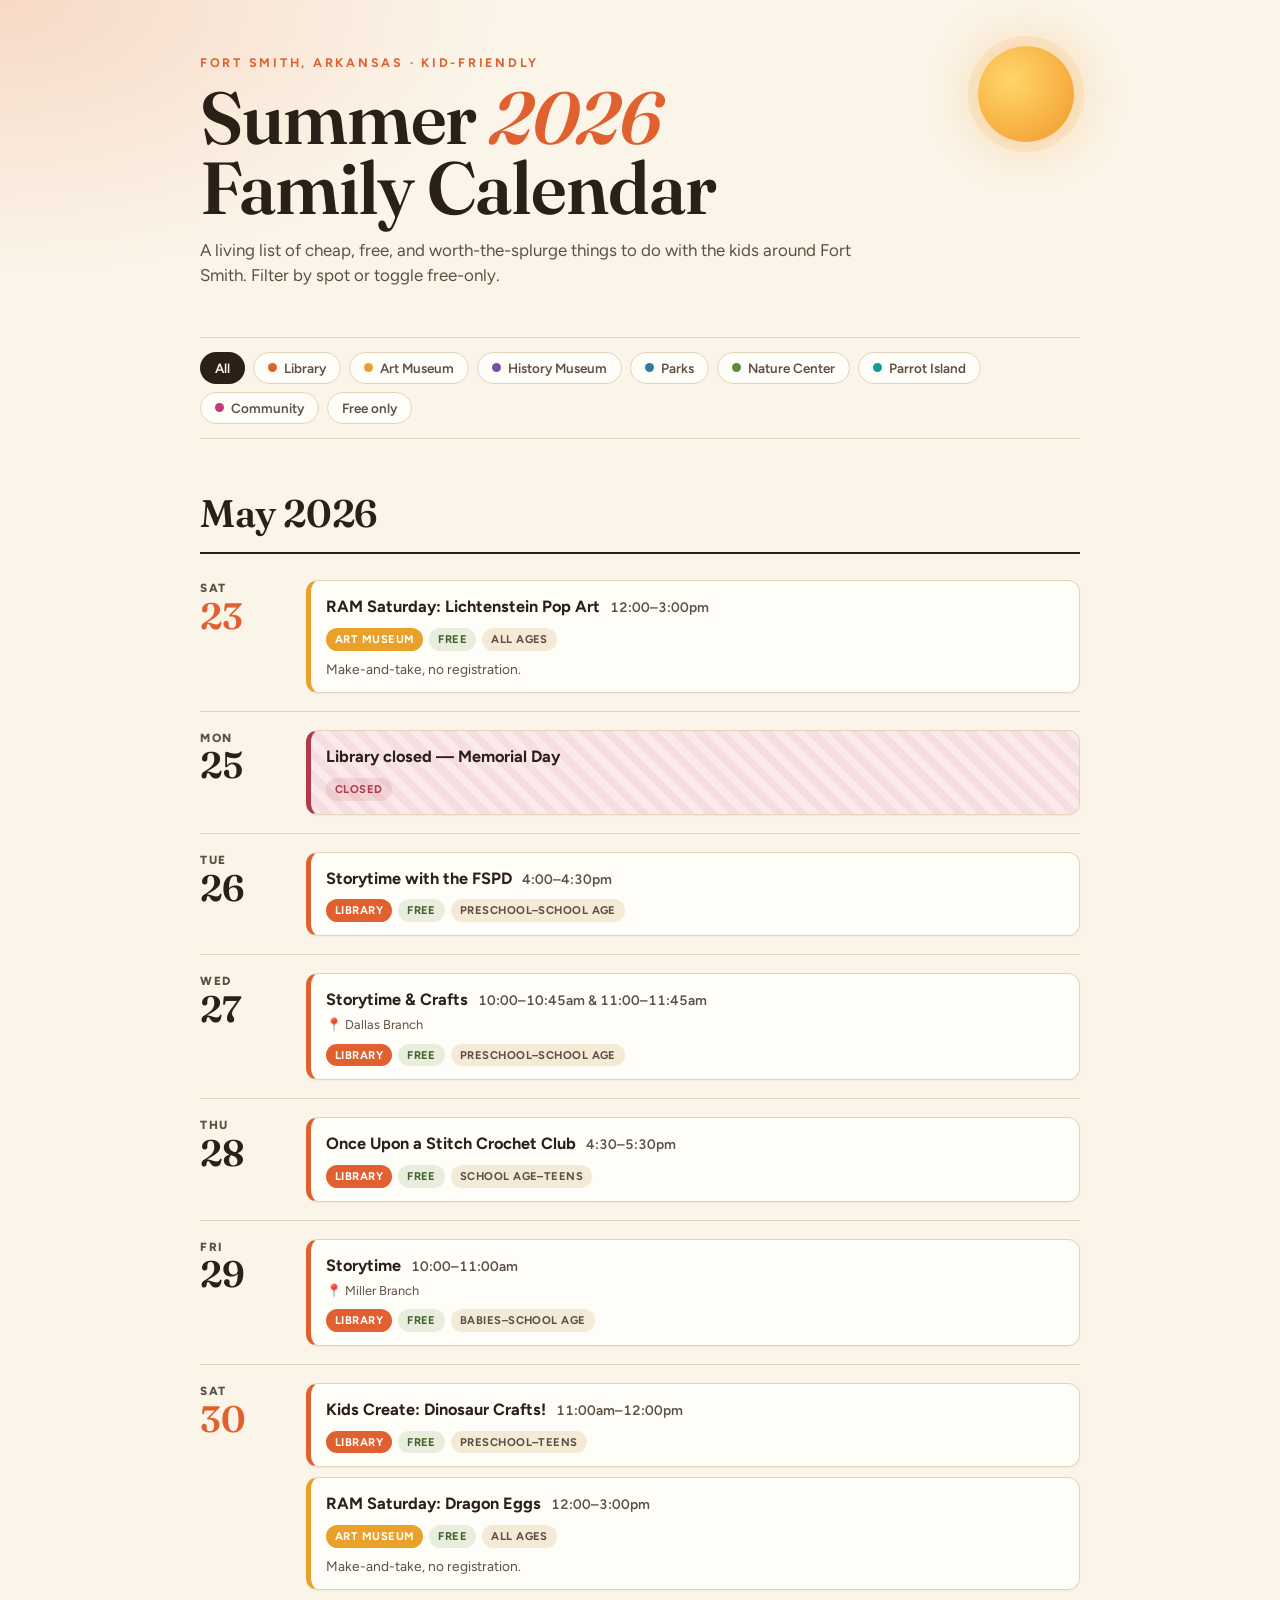
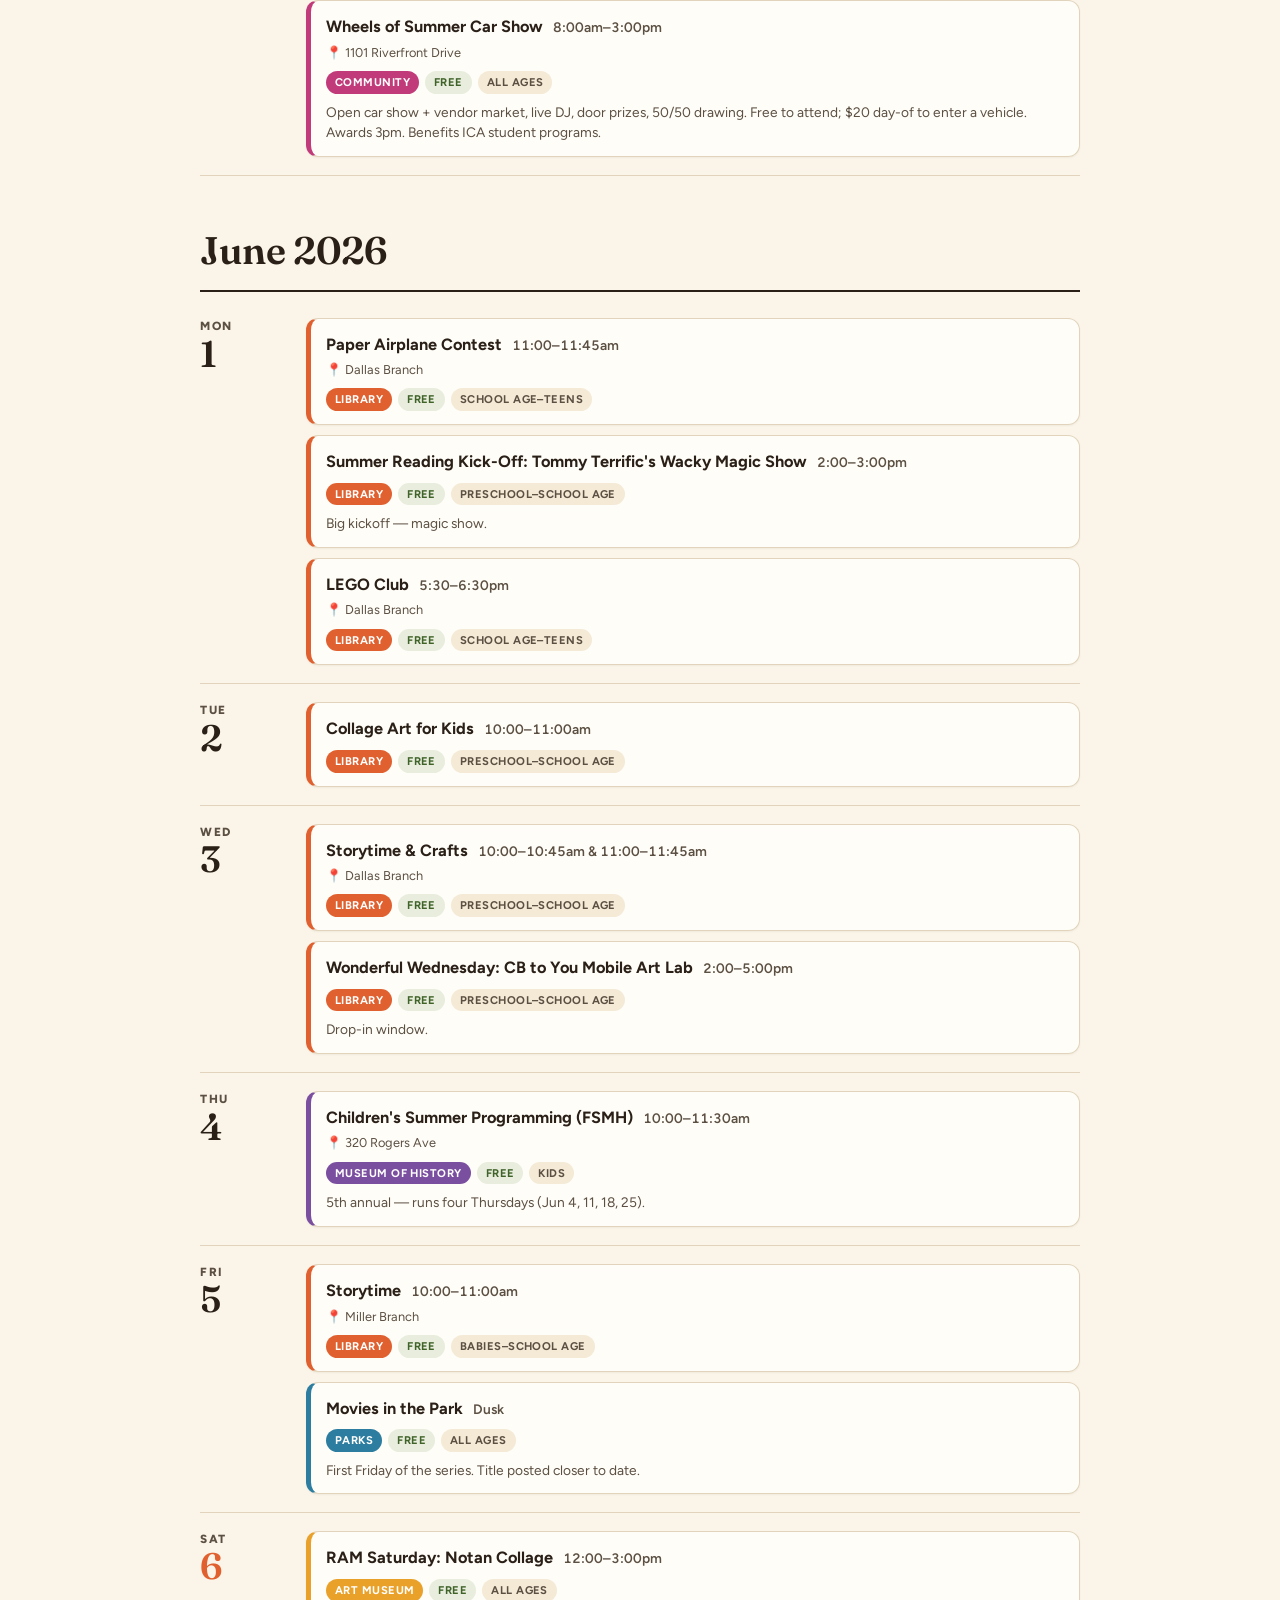
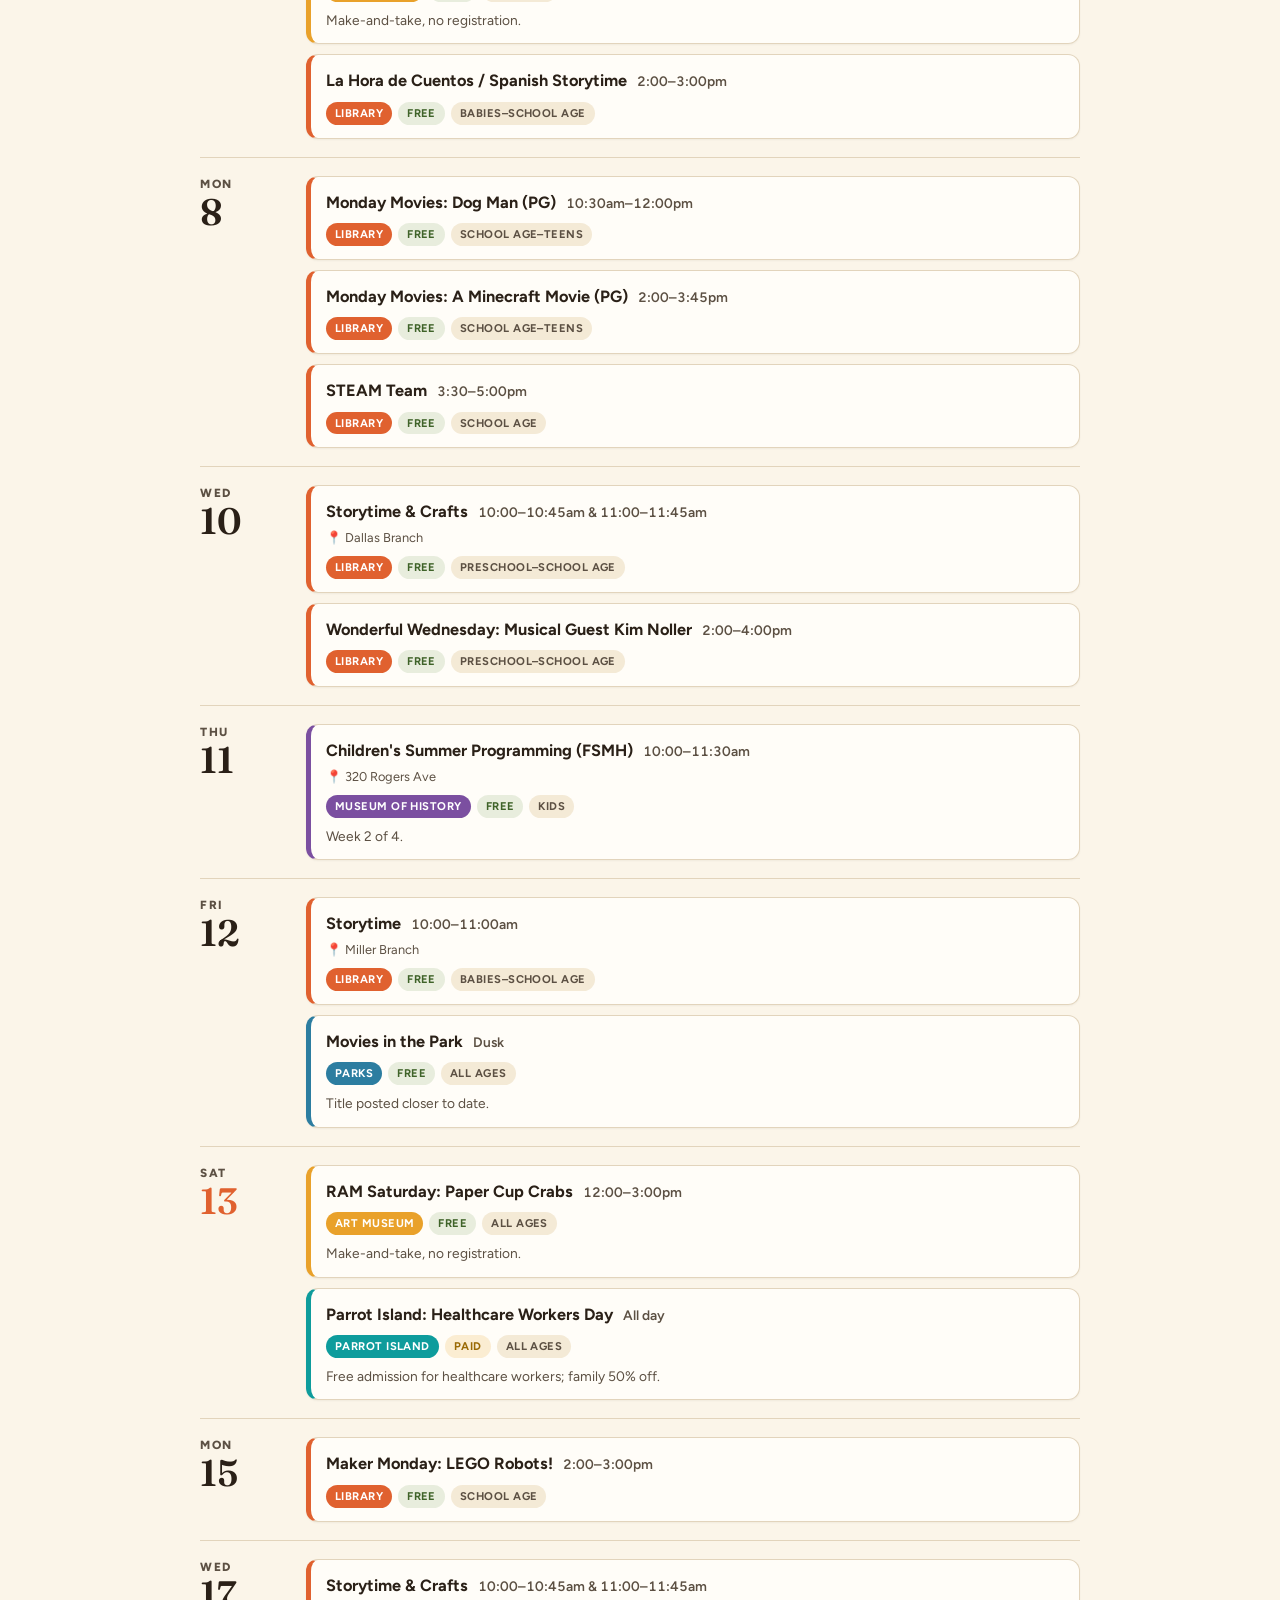
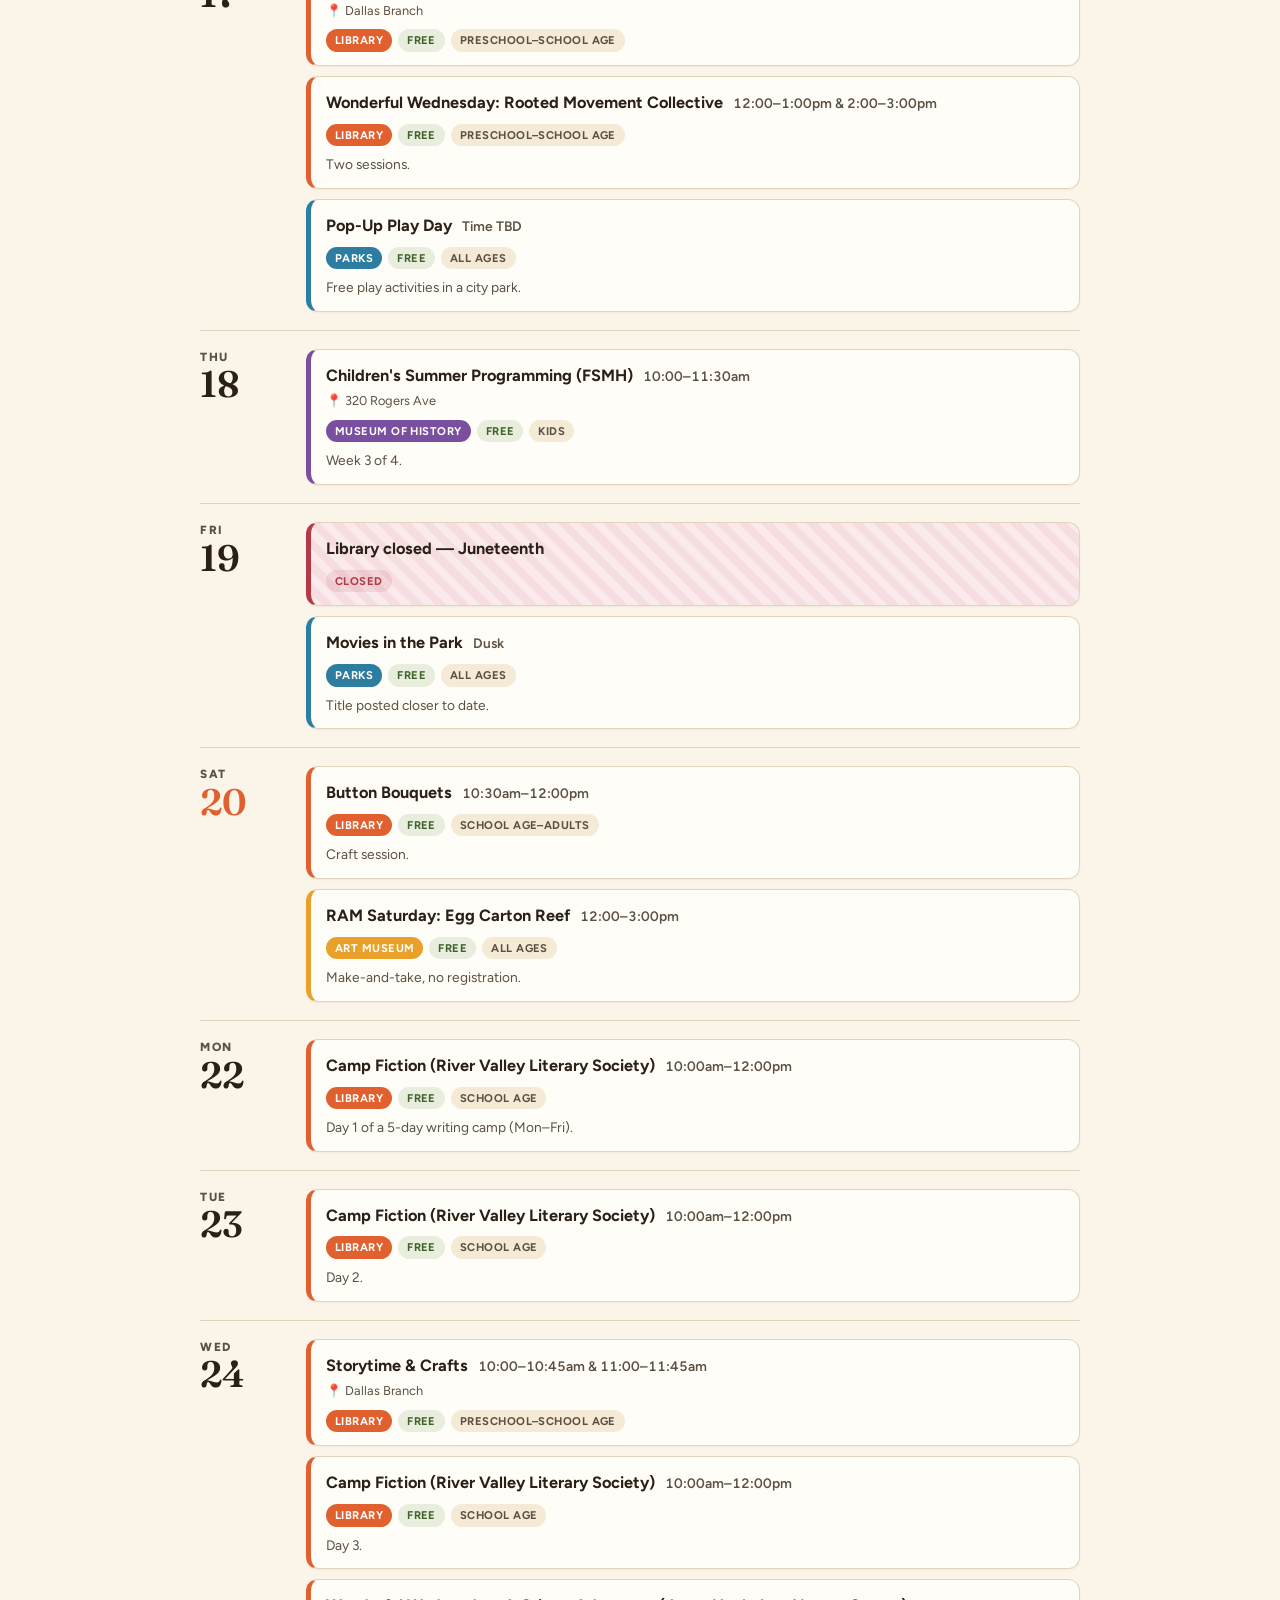
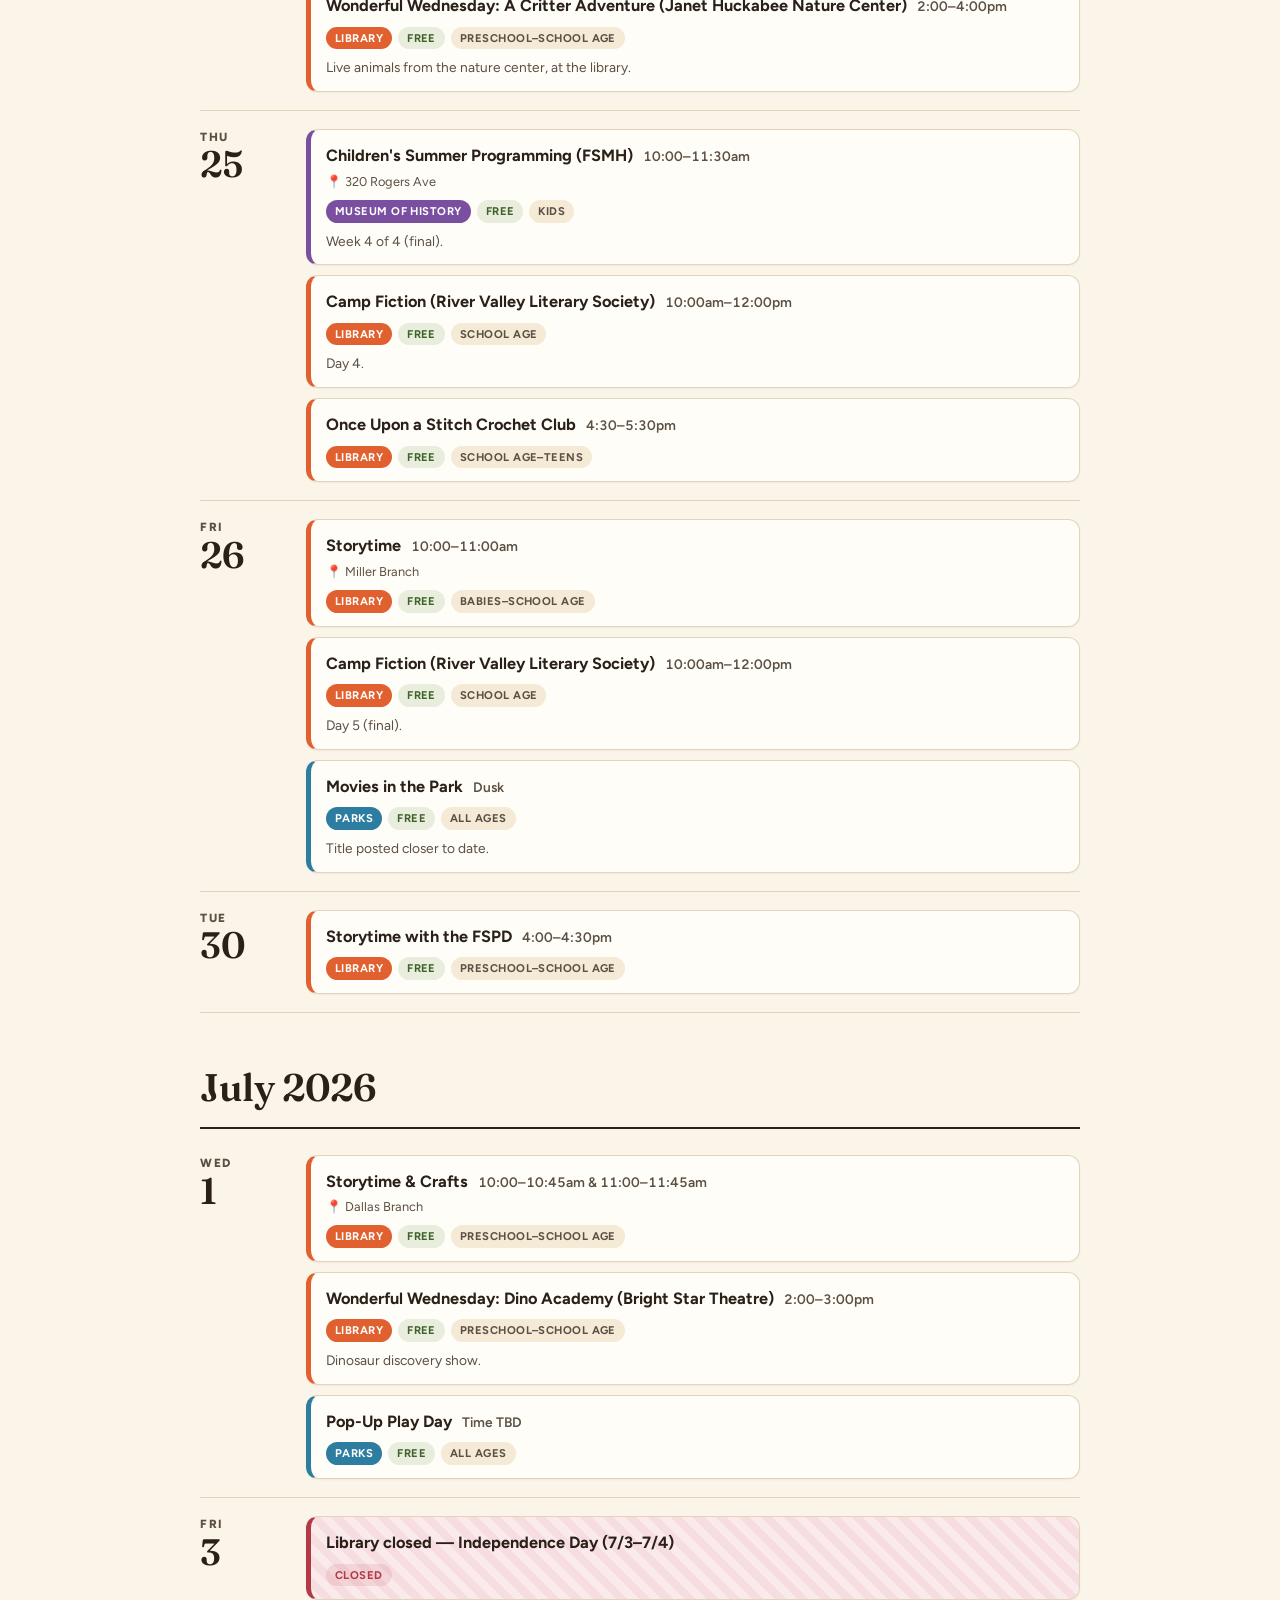
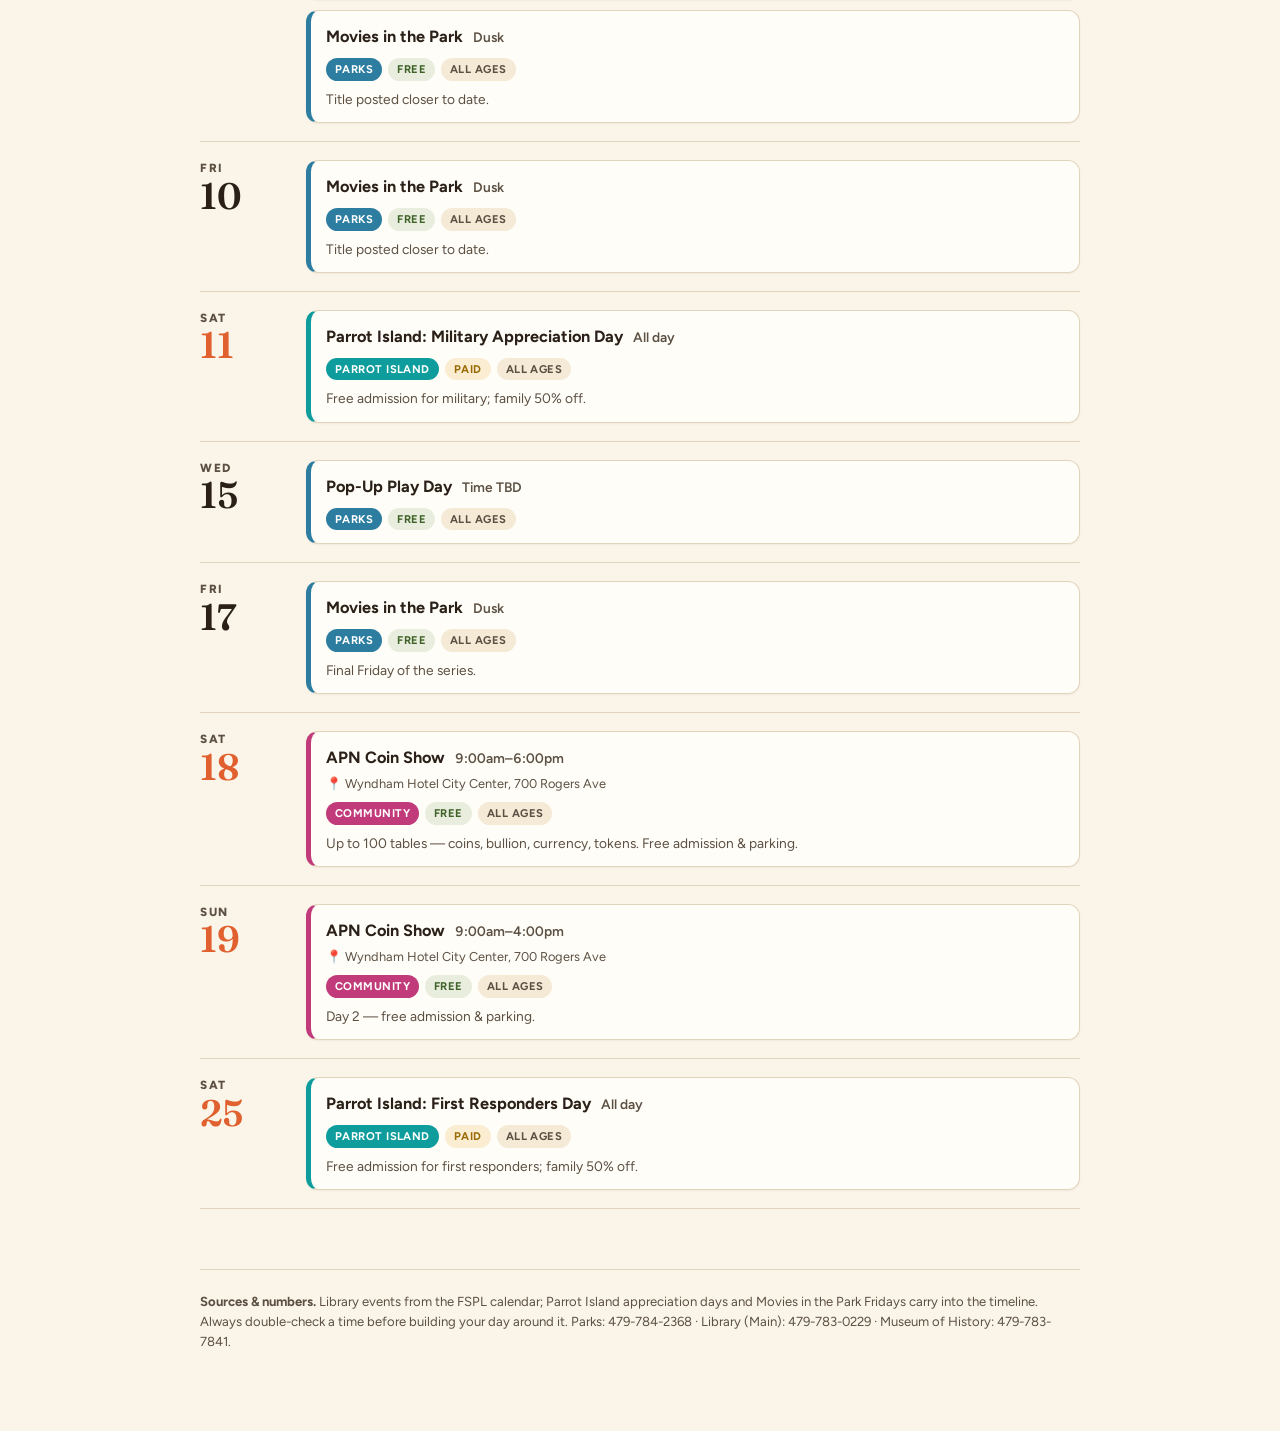
==== commit 0f8370ec: "Refactor into separate files and remove self-editing UI" ====
--- a/index.html
+++ b/index.html
@@ -1,133 +1,13 @@
 <!DOCTYPE html>
 <html lang="en">
 <head>
-<meta charset="UTF-8">
-<meta name="viewport" content="width=device-width, initial-scale=1.0">
-<title>Fort Smith Family Summer 2026</title>
-<link rel="preconnect" href="https://fonts.googleapis.com">
-<link rel="preconnect" href="https://fonts.gstatic.com" crossorigin>
-<link href="https://fonts.googleapis.com/css2?family=Fraunces:ital,opsz,wght@0,9..144,400..900;1,9..144,400..700&family=Figtree:wght@400;500;600;700;800&display=swap" rel="stylesheet">
-<style>
-  :root{
-    --cream:#FBF5E9; --cream-2:#F4EAD6; --ink:#2A2017; --ink-soft:#5C5043;
-    --line:#E2D4BC; --card:#FFFDF8;
-    --library:#E0612F; --ram:#E9A12A; --parks:#2C7DA0; --nature:#5B8C3E;
-    --parrot:#0E9C9C; --museum:#7B4FA0; --community:#C13B7A; --closed:#B23A48;
-    --shadow:0 1px 2px rgba(42,32,23,.06), 0 8px 28px -12px rgba(42,32,23,.25);
-  }
-  *{box-sizing:border-box;}
-  html{scroll-behavior:smooth;}
-  body{
-    margin:0;
-    background:
-      radial-gradient(1200px 500px at 85% -10%, #FCE4B8 0%, rgba(252,228,184,0) 60%),
-      radial-gradient(900px 500px at 0% 0%, #F7D9C6 0%, rgba(247,217,198,0) 55%),
-      var(--cream);
-    color:var(--ink); font-family:"Figtree", sans-serif; line-height:1.5;
-    -webkit-font-smoothing:antialiased;
-  }
-  .wrap{max-width:920px;margin:0 auto;padding:0 20px 80px;}
-
-  header.masthead{padding:54px 0 30px;position:relative;}
-  .kicker{font-size:.78rem;letter-spacing:.22em;text-transform:uppercase;font-weight:700;color:var(--library);margin:0 0 10px;}
-  h1{font-family:"Fraunces",serif;font-weight:600;font-size:clamp(2.6rem,7vw,4.6rem);line-height:.96;letter-spacing:-.015em;margin:0 0 14px;}
-  h1 em{font-style:italic;color:var(--library);}
-  .sub{font-size:1.06rem;color:var(--ink-soft);max-width:60ch;margin:0;}
-  .sun{position:absolute;top:46px;right:6px;width:96px;height:96px;border-radius:50%;
-    background:radial-gradient(circle at 35% 35%, #FFD66B, #F2982A);
-    box-shadow:0 0 0 10px rgba(242,152,42,.12), 0 0 60px rgba(242,152,42,.4);}
-  @media(max-width:560px){.sun{display:none;}}
-
-  .controls{position:sticky;top:0;z-index:20;background:rgba(251,245,233,.88);backdrop-filter:blur(8px);
-    border-top:1px solid var(--line);border-bottom:1px solid var(--line);padding:14px 0;margin:18px 0 36px;}
-  .controls-inner{display:flex;flex-wrap:wrap;gap:8px;align-items:center;}
-  .chip{font-family:inherit;font-size:.84rem;font-weight:600;border:1.5px solid var(--line);background:var(--card);
-    color:var(--ink-soft);padding:7px 14px;border-radius:999px;cursor:pointer;transition:all .15s ease;
-    display:inline-flex;align-items:center;gap:7px;}
-  .chip:hover{border-color:var(--ink-soft);}
-  .chip .dot{width:9px;height:9px;border-radius:50%;background:currentColor;}
-  .chip[aria-pressed="true"]{color:#fff;border-color:transparent;}
-  .chip.all[aria-pressed="true"]{background:var(--ink);}
-  .chip.library[aria-pressed="true"]{background:var(--library);}
-  .chip.ram[aria-pressed="true"]{background:var(--ram);}
-  .chip.parks[aria-pressed="true"]{background:var(--parks);}
-  .chip.nature[aria-pressed="true"]{background:var(--nature);}
-  .chip.parrot[aria-pressed="true"]{background:var(--parrot);}
-  .chip.museum[aria-pressed="true"]{background:var(--museum);}
-  .chip.community[aria-pressed="true"]{background:var(--community);}
-  .chip.freeonly[aria-pressed="true"]{background:var(--nature);}
-  .chip .dot.library{color:var(--library);} .chip .dot.ram{color:var(--ram);}
-  .chip .dot.parks{color:var(--parks);} .chip .dot.nature{color:var(--nature);}
-  .chip .dot.parrot{color:var(--parrot);} .chip .dot.museum{color:var(--museum);}
-  .chip .dot.community{color:var(--community);}
-  .spacer{flex:1;}
-  .chip.action{background:var(--ink);color:#fff;border-color:transparent;}
-  .chip.action:hover{filter:brightness(1.12);}
-
-  /* ---- Edit chrome: only visible on a locally-opened (file://) copy ---- */
-  #addToggle, #addPanel{display:none;}
-  .del{display:none;}
-  body.editable #addToggle{display:inline-flex;}
-  body.editable #addPanel{display:block;}
-  .ro-hint{display:block;}
-  body.editable .ro-hint{display:none;}
-
-  .panel{max-height:0;overflow:hidden;transition:max-height .3s ease;}
-  .panel.open{max-height:820px;}
-  .panel-inner{background:var(--card);border:1px solid var(--line);border-radius:18px;padding:22px;margin-bottom:36px;box-shadow:var(--shadow);}
-  .panel h2{font-family:"Fraunces",serif;font-weight:600;font-size:1.3rem;margin:0 0 14px;}
-  .grid{display:grid;grid-template-columns:repeat(2,1fr);gap:12px 14px;}
-  .field{display:flex;flex-direction:column;gap:5px;}
-  .field.full{grid-column:1/-1;}
-  label{font-size:.74rem;font-weight:700;letter-spacing:.06em;text-transform:uppercase;color:var(--ink-soft);}
-  input,select{font-family:inherit;font-size:.95rem;padding:9px 11px;border:1.5px solid var(--line);border-radius:10px;background:var(--cream);color:var(--ink);}
-  input:focus,select:focus{outline:none;border-color:var(--library);}
-  .panel-actions{display:flex;gap:10px;margin-top:16px;flex-wrap:wrap;align-items:center;}
-  .btn{font-family:inherit;font-size:.9rem;font-weight:700;padding:10px 18px;border-radius:10px;border:none;cursor:pointer;}
-  .btn.primary{background:var(--library);color:#fff;}
-  .btn.primary:hover{filter:brightness(1.08);}
-  .btn.subtle{background:var(--cream-2);color:var(--ink-soft);}
-  .btn.subtle:hover{background:var(--line);}
-  .hint{font-size:.8rem;color:var(--ink-soft);margin:10px 0 0;}
-
-  .month{font-family:"Fraunces",serif;font-weight:600;font-size:clamp(1.8rem,4vw,2.4rem);letter-spacing:-.01em;
-    margin:46px 0 8px;padding-bottom:10px;border-bottom:2px solid var(--ink);}
-  .day{display:grid;grid-template-columns:88px 1fr;gap:18px;padding:18px 0;border-bottom:1px solid var(--line);}
-  .day.weekend .datebox{color:var(--library);}
-  .datebox{position:sticky;top:78px;align-self:start;}
-  .datebox .dow{font-size:.74rem;font-weight:800;letter-spacing:.14em;text-transform:uppercase;color:var(--ink-soft);}
-  .datebox .dnum{font-family:"Fraunces",serif;font-size:2.3rem;font-weight:600;line-height:1;}
-  .events{display:flex;flex-direction:column;gap:10px;}
-
-  .event{position:relative;background:var(--card);border:1px solid var(--line);border-left:5px solid var(--src);
-    border-radius:12px;padding:13px 15px;box-shadow:0 1px 2px rgba(42,32,23,.05);transition:transform .12s ease, box-shadow .12s ease;}
-  .event:hover{transform:translateY(-1px);box-shadow:var(--shadow);}
-  .event .top{display:flex;flex-wrap:wrap;align-items:baseline;gap:8px 10px;padding-right:26px;}
-  .event .title{font-weight:700;font-size:1.02rem;}
-  .event .time{font-size:.86rem;font-weight:600;color:var(--ink-soft);font-variant-numeric:tabular-nums;}
-  .event .row2{display:flex;flex-wrap:wrap;gap:6px;margin-top:9px;align-items:center;}
-  .tag{font-size:.7rem;font-weight:700;letter-spacing:.04em;text-transform:uppercase;padding:3px 9px;border-radius:999px;}
-  .tag.src{color:#fff;background:var(--src);}
-  .tag.free{background:rgba(91,140,62,.14);color:#3f6329;}
-  .tag.paid{background:rgba(233,161,42,.18);color:#9a6a05;}
-  .tag.age{background:var(--cream-2);color:var(--ink-soft);}
-  .tag.closed{background:rgba(178,58,72,.12);color:var(--closed);}
-  .event .note{font-size:.86rem;color:var(--ink-soft);margin-top:8px;}
-  .event .loc{font-size:.8rem;color:var(--ink-soft);margin-top:4px;}
-  .event.is-closed{background:repeating-linear-gradient(45deg,#fbeaec,#fbeaec 8px,#f6dde0 8px,#f6dde0 16px);border-left-color:var(--closed);}
-  .del{position:absolute;top:9px;right:9px;width:22px;height:22px;border-radius:50%;border:none;cursor:pointer;
-    background:transparent;color:var(--ink-soft);font-size:1.05rem;line-height:1;opacity:0;transition:opacity .12s, background .12s;}
-  body.editable .event:hover .del{opacity:.55;}
-  .del:hover{opacity:1 !important;background:rgba(178,58,72,.14);color:var(--closed);}
-
-  .empty{display:none;text-align:center;padding:50px 0;color:var(--ink-soft);font-style:italic;}
-  footer{margin-top:60px;padding-top:22px;border-top:1px solid var(--line);font-size:.82rem;color:var(--ink-soft);}
-  footer a{color:var(--library);}
-  .ro-hint{background:var(--cream-2);border:1px dashed var(--line);border-radius:12px;padding:12px 15px;margin-bottom:18px;font-size:.85rem;color:var(--ink-soft);}
-  .ro-hint strong{color:var(--ink);}
-  .savebar{font-size:.78rem;color:var(--nature);font-weight:600;opacity:0;transition:opacity .3s;}
-  .savebar.show{opacity:1;}
-</style>
+  <meta charset="UTF-8">
+  <meta name="viewport" content="width=device-width, initial-scale=1.0">
+  <title>Fort Smith Family Summer 2026</title>
+  <link rel="preconnect" href="https://fonts.googleapis.com">
+  <link rel="preconnect" href="https://fonts.gstatic.com" crossorigin>
+  <link href="https://fonts.googleapis.com/css2?family=Fraunces:ital,opsz,wght@0,9..144,400..900;1,9..144,400..700&family=Figtree:wght@400;500;600;700;800&display=swap" rel="stylesheet">
+  <link rel="stylesheet" href="styles.css">
 </head>
 <body>
 <div class="wrap">
@@ -150,47 +30,8 @@
       <button class="chip parrot" data-filter="parrot" aria-pressed="false"><span class="dot parrot"></span>Parrot Island</button>
       <button class="chip community" data-filter="community" aria-pressed="false"><span class="dot community"></span>Community</button>
       <button class="chip freeonly" id="freeToggle" aria-pressed="false">Free only</button>
-      <span class="spacer"></span>
-      <button class="chip action" id="addToggle">+ Add event</button>
     </div>
   </div>
-
-  <div class="panel" id="addPanel">
-    <div class="panel-inner">
-      <h2>Add an event</h2>
-      <div class="grid">
-        <div class="field"><label for="f-date">Date</label><input type="date" id="f-date" value="2026-06-01"></div>
-        <div class="field"><label for="f-time">Time (free text)</label><input type="text" id="f-time" placeholder="e.g. 2:00–3:00pm"></div>
-        <div class="field full"><label for="f-title">Title</label><input type="text" id="f-title" placeholder="Event name"></div>
-        <div class="field"><label for="f-src">Where / source</label>
-          <select id="f-src">
-            <option value="library">Library</option>
-            <option value="ram">Art Museum (RAM)</option>
-            <option value="museum">Museum of History</option>
-            <option value="parks">Parks</option>
-            <option value="nature">Nature Center</option>
-            <option value="parrot">Parrot Island</option>
-            <option value="community">Community</option>
-          </select>
-        </div>
-        <div class="field"><label for="f-cost">Cost</label>
-          <select id="f-cost"><option value="free">Free</option><option value="paid">Paid</option></select>
-        </div>
-        <div class="field"><label for="f-age">Age (optional)</label><input type="text" id="f-age" placeholder="e.g. School age–Teens"></div>
-        <div class="field"><label for="f-loc">Location (optional)</label><input type="text" id="f-loc" placeholder="e.g. Dallas Branch"></div>
-        <div class="field full"><label for="f-note">Note (optional)</label><input type="text" id="f-note" placeholder="Anything worth remembering"></div>
-      </div>
-      <div class="panel-actions">
-        <button class="btn primary" id="addBtn">Add to calendar</button>
-        <button class="btn subtle" id="saveCopyBtn">⬇ Save a copy (index.html)</button>
-        <button class="btn subtle" id="resetBtn">Reset to original</button>
-        <span class="savebar" id="savebar">Saved to this browser ✓</span>
-      </div>
-      <p class="hint">Added events save to <strong>this browser</strong> automatically. Use <em>Save a copy</em> to download a fresh <code>index.html</code> with everything baked in — that's the file you re-upload to your host, or send back to me to fold into the master.</p>
-    </div>
-  </div>
-
-  <p class="ro-hint">📌 <strong>Viewing the published calendar.</strong> Want to add or remove events? Download this page (right-click anywhere &rarr; Save As), then open the saved file from your computer — the editing tools appear automatically. Edits made on a downloaded copy don't change this hosted version until you re-upload it.</p>
 
   <div id="calendar"></div>
   <p class="empty" id="emptyMsg">No events match this filter.</p>
@@ -201,230 +42,7 @@
 
 </div>
 
-<script>
-/* ============================================================
-   SEED EVENTS — the baked-in list. The live page may have more
-   (added via the form, stored in your browser). "Save a copy"
-   exports a new index.html with the current list baked in here.
-   Fields: date "YYYY-MM-DD" | time | title | src | age | cost
-           "free"/"paid" | loc | note | closed:true
-   ============================================================ */
-const SEED = /*SEED_START*/[
-  {date:"2026-05-23", time:"12:00–3:00pm", title:"RAM Saturday: Lichtenstein Pop Art", src:"ram", age:"All ages", cost:"free", note:"Make-and-take, no registration."},
-  {date:"2026-05-25", time:"", title:"Library closed — Memorial Day", src:"library", closed:true},
-  {date:"2026-05-26", time:"4:00–4:30pm", title:"Storytime with the FSPD", src:"library", age:"Preschool–School age", cost:"free"},
-  {date:"2026-05-27", time:"10:00–10:45am & 11:00–11:45am", title:"Storytime & Crafts", src:"library", age:"Preschool–School age", cost:"free", loc:"Dallas Branch"},
-  {date:"2026-05-28", time:"4:30–5:30pm", title:"Once Upon a Stitch Crochet Club", src:"library", age:"School age–Teens", cost:"free"},
-  {date:"2026-05-29", time:"10:00–11:00am", title:"Storytime", src:"library", age:"Babies–School age", cost:"free", loc:"Miller Branch"},
-  {date:"2026-05-30", time:"11:00am–12:00pm", title:"Kids Create: Dinosaur Crafts!", src:"library", age:"Preschool–Teens", cost:"free"},
-  {date:"2026-05-30", time:"12:00–3:00pm", title:"RAM Saturday: Dragon Eggs", src:"ram", age:"All ages", cost:"free", note:"Make-and-take, no registration."},
-  {date:"2026-05-30", time:"8:00am–3:00pm", title:"Wheels of Summer Car Show", src:"community", age:"All ages", cost:"free", loc:"1101 Riverfront Drive", note:"Open car show + vendor market, live DJ, door prizes, 50/50 drawing. Free to attend; $20 day-of to enter a vehicle. Awards 3pm. Benefits ICA student programs."},
-
-  {date:"2026-06-01", time:"11:00–11:45am", title:"Paper Airplane Contest", src:"library", age:"School age–Teens", cost:"free", loc:"Dallas Branch"},
-  {date:"2026-06-01", time:"2:00–3:00pm", title:"Summer Reading Kick-Off: Tommy Terrific's Wacky Magic Show", src:"library", age:"Preschool–School age", cost:"free", note:"Big kickoff — magic show."},
-  {date:"2026-06-01", time:"5:30–6:30pm", title:"LEGO Club", src:"library", age:"School age–Teens", cost:"free", loc:"Dallas Branch"},
-  {date:"2026-06-02", time:"10:00–11:00am", title:"Collage Art for Kids", src:"library", age:"Preschool–School age", cost:"free"},
-  {date:"2026-06-03", time:"10:00–10:45am & 11:00–11:45am", title:"Storytime & Crafts", src:"library", age:"Preschool–School age", cost:"free", loc:"Dallas Branch"},
-  {date:"2026-06-03", time:"2:00–5:00pm", title:"Wonderful Wednesday: CB to You Mobile Art Lab", src:"library", age:"Preschool–School age", cost:"free", note:"Drop-in window."},
-  {date:"2026-06-04", time:"10:00–11:30am", title:"Children's Summer Programming (FSMH)", src:"museum", age:"Kids", cost:"free", loc:"320 Rogers Ave", note:"5th annual — runs four Thursdays (Jun 4, 11, 18, 25)."},
-  {date:"2026-06-05", time:"10:00–11:00am", title:"Storytime", src:"library", age:"Babies–School age", cost:"free", loc:"Miller Branch"},
-  {date:"2026-06-05", time:"Dusk", title:"Movies in the Park", src:"parks", age:"All ages", cost:"free", note:"First Friday of the series. Title posted closer to date."},
-  {date:"2026-06-06", time:"12:00–3:00pm", title:"RAM Saturday: Notan Collage", src:"ram", age:"All ages", cost:"free", note:"Make-and-take, no registration."},
-  {date:"2026-06-06", time:"2:00–3:00pm", title:"La Hora de Cuentos / Spanish Storytime", src:"library", age:"Babies–School age", cost:"free"},
-  {date:"2026-06-08", time:"10:30am–12:00pm", title:"Monday Movies: Dog Man (PG)", src:"library", age:"School age–Teens", cost:"free"},
-  {date:"2026-06-08", time:"2:00–3:45pm", title:"Monday Movies: A Minecraft Movie (PG)", src:"library", age:"School age–Teens", cost:"free"},
-  {date:"2026-06-08", time:"3:30–5:00pm", title:"STEAM Team", src:"library", age:"School age", cost:"free"},
-  {date:"2026-06-10", time:"10:00–10:45am & 11:00–11:45am", title:"Storytime & Crafts", src:"library", age:"Preschool–School age", cost:"free", loc:"Dallas Branch"},
-  {date:"2026-06-10", time:"2:00–4:00pm", title:"Wonderful Wednesday: Musical Guest Kim Noller", src:"library", age:"Preschool–School age", cost:"free"},
-  {date:"2026-06-11", time:"10:00–11:30am", title:"Children's Summer Programming (FSMH)", src:"museum", age:"Kids", cost:"free", loc:"320 Rogers Ave", note:"Week 2 of 4."},
-  {date:"2026-06-12", time:"10:00–11:00am", title:"Storytime", src:"library", age:"Babies–School age", cost:"free", loc:"Miller Branch"},
-  {date:"2026-06-12", time:"Dusk", title:"Movies in the Park", src:"parks", age:"All ages", cost:"free", note:"Title posted closer to date."},
-  {date:"2026-06-13", time:"12:00–3:00pm", title:"RAM Saturday: Paper Cup Crabs", src:"ram", age:"All ages", cost:"free", note:"Make-and-take, no registration."},
-  {date:"2026-06-13", time:"All day", title:"Parrot Island: Healthcare Workers Day", src:"parrot", age:"All ages", cost:"paid", note:"Free admission for healthcare workers; family 50% off."},
-  {date:"2026-06-15", time:"2:00–3:00pm", title:"Maker Monday: LEGO Robots!", src:"library", age:"School age", cost:"free"},
-  {date:"2026-06-17", time:"10:00–10:45am & 11:00–11:45am", title:"Storytime & Crafts", src:"library", age:"Preschool–School age", cost:"free", loc:"Dallas Branch"},
-  {date:"2026-06-17", time:"12:00–1:00pm & 2:00–3:00pm", title:"Wonderful Wednesday: Rooted Movement Collective", src:"library", age:"Preschool–School age", cost:"free", note:"Two sessions."},
-  {date:"2026-06-17", time:"Time TBD", title:"Pop-Up Play Day", src:"parks", age:"All ages", cost:"free", note:"Free play activities in a city park."},
-  {date:"2026-06-18", time:"10:00–11:30am", title:"Children's Summer Programming (FSMH)", src:"museum", age:"Kids", cost:"free", loc:"320 Rogers Ave", note:"Week 3 of 4."},
-  {date:"2026-06-19", time:"", title:"Library closed — Juneteenth", src:"library", closed:true},
-  {date:"2026-06-19", time:"Dusk", title:"Movies in the Park", src:"parks", age:"All ages", cost:"free", note:"Title posted closer to date."},
-  {date:"2026-06-20", time:"10:30am–12:00pm", title:"Button Bouquets", src:"library", age:"School age–Adults", cost:"free", note:"Craft session."},
-  {date:"2026-06-20", time:"12:00–3:00pm", title:"RAM Saturday: Egg Carton Reef", src:"ram", age:"All ages", cost:"free", note:"Make-and-take, no registration."},
-  {date:"2026-06-22", time:"10:00am–12:00pm", title:"Camp Fiction (River Valley Literary Society)", src:"library", age:"School age", cost:"free", note:"Day 1 of a 5-day writing camp (Mon–Fri)."},
-  {date:"2026-06-23", time:"10:00am–12:00pm", title:"Camp Fiction (River Valley Literary Society)", src:"library", age:"School age", cost:"free", note:"Day 2."},
-  {date:"2026-06-24", time:"10:00am–12:00pm", title:"Camp Fiction (River Valley Literary Society)", src:"library", age:"School age", cost:"free", note:"Day 3."},
-  {date:"2026-06-24", time:"10:00–10:45am & 11:00–11:45am", title:"Storytime & Crafts", src:"library", age:"Preschool–School age", cost:"free", loc:"Dallas Branch"},
-  {date:"2026-06-24", time:"2:00–4:00pm", title:"Wonderful Wednesday: A Critter Adventure (Janet Huckabee Nature Center)", src:"library", age:"Preschool–School age", cost:"free", note:"Live animals from the nature center, at the library."},
-  {date:"2026-06-25", time:"10:00am–12:00pm", title:"Camp Fiction (River Valley Literary Society)", src:"library", age:"School age", cost:"free", note:"Day 4."},
-  {date:"2026-06-25", time:"10:00–11:30am", title:"Children's Summer Programming (FSMH)", src:"museum", age:"Kids", cost:"free", loc:"320 Rogers Ave", note:"Week 4 of 4 (final)."},
-  {date:"2026-06-25", time:"4:30–5:30pm", title:"Once Upon a Stitch Crochet Club", src:"library", age:"School age–Teens", cost:"free"},
-  {date:"2026-06-26", time:"10:00am–12:00pm", title:"Camp Fiction (River Valley Literary Society)", src:"library", age:"School age", cost:"free", note:"Day 5 (final)."},
-  {date:"2026-06-26", time:"10:00–11:00am", title:"Storytime", src:"library", age:"Babies–School age", cost:"free", loc:"Miller Branch"},
-  {date:"2026-06-26", time:"Dusk", title:"Movies in the Park", src:"parks", age:"All ages", cost:"free", note:"Title posted closer to date."},
-  {date:"2026-06-30", time:"4:00–4:30pm", title:"Storytime with the FSPD", src:"library", age:"Preschool–School age", cost:"free"},
-
-  {date:"2026-07-01", time:"10:00–10:45am & 11:00–11:45am", title:"Storytime & Crafts", src:"library", age:"Preschool–School age", cost:"free", loc:"Dallas Branch"},
-  {date:"2026-07-01", time:"2:00–3:00pm", title:"Wonderful Wednesday: Dino Academy (Bright Star Theatre)", src:"library", age:"Preschool–School age", cost:"free", note:"Dinosaur discovery show."},
-  {date:"2026-07-01", time:"Time TBD", title:"Pop-Up Play Day", src:"parks", age:"All ages", cost:"free"},
-  {date:"2026-07-03", time:"", title:"Library closed — Independence Day (7/3–7/4)", src:"library", closed:true},
-  {date:"2026-07-03", time:"Dusk", title:"Movies in the Park", src:"parks", age:"All ages", cost:"free", note:"Title posted closer to date."},
-  {date:"2026-07-10", time:"Dusk", title:"Movies in the Park", src:"parks", age:"All ages", cost:"free", note:"Title posted closer to date."},
-  {date:"2026-07-11", time:"All day", title:"Parrot Island: Military Appreciation Day", src:"parrot", age:"All ages", cost:"paid", note:"Free admission for military; family 50% off."},
-  {date:"2026-07-15", time:"Time TBD", title:"Pop-Up Play Day", src:"parks", age:"All ages", cost:"free"},
-  {date:"2026-07-17", time:"Dusk", title:"Movies in the Park", src:"parks", age:"All ages", cost:"free", note:"Final Friday of the series."},
-  {date:"2026-07-18", time:"9:00am–6:00pm", title:"APN Coin Show", src:"community", age:"All ages", cost:"free", loc:"Wyndham Hotel City Center, 700 Rogers Ave", note:"Up to 100 tables — coins, bullion, currency, tokens. Free admission & parking."},
-  {date:"2026-07-19", time:"9:00am–4:00pm", title:"APN Coin Show", src:"community", age:"All ages", cost:"free", loc:"Wyndham Hotel City Center, 700 Rogers Ave", note:"Day 2 — free admission & parking."},
-  {date:"2026-07-25", time:"All day", title:"Parrot Island: First Responders Day", src:"parrot", age:"All ages", cost:"paid", note:"Free admission for first responders; family 50% off."},
-]/*SEED_END*/;
-
-const SRC_NAME = {library:"Library", ram:"Art Museum", museum:"Museum of History", parks:"Parks", nature:"Nature Center", parrot:"Parrot Island", community:"Community"};
-const MONTHS = ["January","February","March","April","May","June","July","August","September","October","November","December"];
-const DOW = ["Sun","Mon","Tue","Wed","Thu","Fri","Sat"];
-const STORE_KEY = "fs-summer-2026-events";
-const EDITABLE = (location.protocol === "file:");
-
-let events = loadEvents();
-let activeSrc = "all";
-let freeOnly = false;
-
-if(EDITABLE) document.body.classList.add("editable");
-
-function loadEvents(){
-  if(EDITABLE){
-    try{
-      const raw = localStorage.getItem(STORE_KEY);
-      if(raw){ const parsed = JSON.parse(raw); if(Array.isArray(parsed) && parsed.length) return parsed; }
-    }catch(e){}
-  }
-  return JSON.parse(JSON.stringify(SEED));
-}
-function saveEvents(){
-  try{ localStorage.setItem(STORE_KEY, JSON.stringify(events)); flashSaved(); }catch(e){}
-}
-function flashSaved(){
-  const b = document.getElementById("savebar");
-  if(!b) return;
-  b.classList.add("show"); setTimeout(()=>b.classList.remove("show"), 1600);
-}
-function parseDate(s){const [y,m,d]=s.split("-").map(Number);return new Date(y,m-1,d);}
-
-function render(){
-  const cal = document.getElementById("calendar");
-  cal.innerHTML = "";
-  const filtered = events.map((e,i)=>({e,i})).filter(({e})=>{
-    if(activeSrc!=="all" && e.src!==activeSrc) return false;
-    if(freeOnly && e.cost!=="free" && !e.closed) return false;
-    return true;
-  }).sort((a,b)=> a.e.date.localeCompare(b.e.date) || (a.e.time||"").localeCompare(b.e.time||""));
-
-  document.getElementById("emptyMsg").style.display = filtered.length ? "none" : "block";
-
-  let curMonth="", curDay="", dayEl=null;
-  filtered.forEach(({e,i})=>{
-    const dt = parseDate(e.date);
-    const monthKey = dt.getFullYear()+"-"+dt.getMonth();
-    if(monthKey!==curMonth){
-      curMonth=monthKey; curDay="";
-      const h=document.createElement("div"); h.className="month";
-      h.textContent=MONTHS[dt.getMonth()]+" "+dt.getFullYear(); cal.appendChild(h);
-    }
-    if(e.date!==curDay){
-      curDay=e.date;
-      const day=document.createElement("div");
-      const wknd=(dt.getDay()===0||dt.getDay()===6);
-      day.className="day"+(wknd?" weekend":"");
-      day.innerHTML=`<div class="datebox"><div class="dow">${DOW[dt.getDay()]}</div><div class="dnum">${dt.getDate()}</div></div>`;
-      const ev=document.createElement("div"); ev.className="events"; day.appendChild(ev);
-      cal.appendChild(day); dayEl=ev;
-    }
-    dayEl.appendChild(buildEvent(e,i));
-  });
-}
-
-function esc(s){return String(s).replace(/[&<>"]/g,c=>({"&":"&amp;","<":"&lt;",">":"&gt;",'"':"&quot;"}[c]));}
-
-function buildEvent(e, idx){
-  const div=document.createElement("div");
-  div.className="event"+(e.closed?" is-closed":"");
-  div.style.setProperty("--src", `var(--${e.closed?"closed":e.src})`);
-  if(e.closed){
-    div.innerHTML=`<div class="top"><span class="title">${esc(e.title)}</span></div>
-      <div class="row2"><span class="tag closed">Closed</span></div>`;
-  }else{
-    let tags=`<span class="tag src">${SRC_NAME[e.src]||e.src}</span>`;
-    tags+= e.cost==="free" ? `<span class="tag free">Free</span>` : `<span class="tag paid">Paid</span>`;
-    if(e.age) tags+=`<span class="tag age">${esc(e.age)}</span>`;
-    div.innerHTML=`
-      <div class="top"><span class="title">${esc(e.title)}</span>${e.time?`<span class="time">${esc(e.time)}</span>`:""}</div>
-      ${e.loc?`<div class="loc">📍 ${esc(e.loc)}</div>`:""}
-      <div class="row2">${tags}</div>
-      ${e.note?`<div class="note">${esc(e.note)}</div>`:""}`;
-  }
-  if(EDITABLE){
-    const del=document.createElement("button");
-    del.className="del"; del.title="Remove this event"; del.textContent="×";
-    del.addEventListener("click",()=>{ events.splice(idx,1); saveEvents(); render(); });
-    div.appendChild(del);
-  }
-  return div;
-}
-
-// Filters
-document.querySelectorAll(".chip[data-filter]").forEach(btn=>{
-  btn.addEventListener("click",()=>{
-    activeSrc=btn.dataset.filter;
-    document.querySelectorAll(".chip[data-filter]").forEach(b=>b.setAttribute("aria-pressed", b===btn?"true":"false"));
-    render();
-  });
-});
-const freeBtn=document.getElementById("freeToggle");
-freeBtn.addEventListener("click",()=>{ freeOnly=!freeOnly; freeBtn.setAttribute("aria-pressed", freeOnly?"true":"false"); render(); });
-
-// Editing controls (only wired up when editable)
-if(EDITABLE){
-  const panel=document.getElementById("addPanel");
-  document.getElementById("addToggle").addEventListener("click",()=>panel.classList.toggle("open"));
-
-  document.getElementById("addBtn").addEventListener("click",()=>{
-    const date=document.getElementById("f-date").value;
-    const title=document.getElementById("f-title").value.trim();
-    if(!date||!title){ alert("A date and a title are required."); return; }
-    const ev={ date, time:document.getElementById("f-time").value.trim(), title,
-      src:document.getElementById("f-src").value, cost:document.getElementById("f-cost").value,
-      age:document.getElementById("f-age").value.trim(), loc:document.getElementById("f-loc").value.trim(),
-      note:document.getElementById("f-note").value.trim() };
-    Object.keys(ev).forEach(k=>{ if(ev[k]==="") delete ev[k]; });
-    events.push(ev); saveEvents(); render();
-    ["f-time","f-title","f-age","f-loc","f-note"].forEach(id=>document.getElementById(id).value="");
-    document.getElementById("calendar").scrollIntoView({behavior:"smooth"});
-  });
-
-  document.getElementById("resetBtn").addEventListener("click",()=>{
-    if(confirm("Discard your changes and restore the original list?")){
-      events=JSON.parse(JSON.stringify(SEED)); saveEvents(); render();
-    }
-  });
-
-  document.getElementById("saveCopyBtn").addEventListener("click",()=>{
-    try{
-      const clone = document.documentElement.cloneNode(true);
-      clone.querySelector("body").classList.remove("editable");
-      const cp = clone.querySelector("#addPanel"); if(cp) cp.classList.remove("open");
-      clone.querySelectorAll(".chip[data-filter]").forEach(b=>b.setAttribute("aria-pressed", b.dataset.filter==="all"?"true":"false"));
-      const ft = clone.querySelector("#freeToggle"); if(ft) ft.setAttribute("aria-pressed","false");
-      const cc = clone.querySelector("#calendar"); if(cc) cc.innerHTML="";
-      let html = "<!DOCTYPE html>\n" + clone.outerHTML;
-      const baked = "/*SEED_START*/"+JSON.stringify(events,null,2)+"/*SEED_END*/";
-      html = html.replace(/\/\*SEED_START\*\/[\s\S]*?\/\*SEED_END\*\//, baked);
-      const blob = new Blob([html],{type:"text/html"});
-      const a=document.createElement("a");
-      a.href=URL.createObjectURL(blob); a.download="index.html";
-      document.body.appendChild(a); a.click(); a.remove();
-    }catch(e){ alert("Couldn't export here. Try opening the downloaded file directly in your browser."); }
-  });
-}
-
-render();
-</script>
+<script src="events.js"></script>
+<script src="app.js"></script>
 </body>
 </html>
--- a/styles.css
+++ b/styles.css
@@ -0,0 +1,272 @@
+:root {
+  --cream: #FBF5E9;
+  --cream-2: #F4EAD6;
+  --ink: #2A2017;
+  --ink-soft: #5C5043;
+  --line: #E2D4BC;
+  --card: #FFFDF8;
+  --library: #E0612F;
+  --ram: #E9A12A;
+  --parks: #2C7DA0;
+  --nature: #5B8C3E;
+  --parrot: #0E9C9C;
+  --museum: #7B4FA0;
+  --community: #C13B7A;
+  --closed: #B23A48;
+  --shadow: 0 1px 2px rgba(42,32,23,.06), 0 8px 28px -12px rgba(42,32,23,.25);
+}
+
+* { box-sizing: border-box; }
+html { scroll-behavior: smooth; }
+
+body {
+  margin: 0;
+  background:
+    radial-gradient(1200px 500px at 85% -10%, #FCE4B8 0%, rgba(252,228,184,0) 60%),
+    radial-gradient(900px 500px at 0% 0%, #F7D9C6 0%, rgba(247,217,198,0) 55%),
+    var(--cream);
+  color: var(--ink);
+  font-family: "Figtree", sans-serif;
+  line-height: 1.5;
+  -webkit-font-smoothing: antialiased;
+}
+
+.wrap {
+  max-width: 920px;
+  margin: 0 auto;
+  padding: 0 20px 80px;
+}
+
+/* ---- Masthead ---- */
+header.masthead {
+  padding: 54px 0 30px;
+  position: relative;
+}
+.kicker {
+  font-size: .78rem;
+  letter-spacing: .22em;
+  text-transform: uppercase;
+  font-weight: 700;
+  color: var(--library);
+  margin: 0 0 10px;
+}
+h1 {
+  font-family: "Fraunces", serif;
+  font-weight: 600;
+  font-size: clamp(2.6rem, 7vw, 4.6rem);
+  line-height: .96;
+  letter-spacing: -.015em;
+  margin: 0 0 14px;
+}
+h1 em {
+  font-style: italic;
+  color: var(--library);
+}
+.sub {
+  font-size: 1.06rem;
+  color: var(--ink-soft);
+  max-width: 60ch;
+  margin: 0;
+}
+.sun {
+  position: absolute;
+  top: 46px;
+  right: 6px;
+  width: 96px;
+  height: 96px;
+  border-radius: 50%;
+  background: radial-gradient(circle at 35% 35%, #FFD66B, #F2982A);
+  box-shadow: 0 0 0 10px rgba(242,152,42,.12), 0 0 60px rgba(242,152,42,.4);
+}
+@media (max-width: 560px) {
+  .sun { display: none; }
+}
+
+/* ---- Filter controls ---- */
+.controls {
+  position: sticky;
+  top: 0;
+  z-index: 20;
+  background: rgba(251,245,233,.88);
+  backdrop-filter: blur(8px);
+  border-top: 1px solid var(--line);
+  border-bottom: 1px solid var(--line);
+  padding: 14px 0;
+  margin: 18px 0 36px;
+}
+.controls-inner {
+  display: flex;
+  flex-wrap: wrap;
+  gap: 8px;
+  align-items: center;
+}
+.chip {
+  font-family: inherit;
+  font-size: .84rem;
+  font-weight: 600;
+  border: 1.5px solid var(--line);
+  background: var(--card);
+  color: var(--ink-soft);
+  padding: 7px 14px;
+  border-radius: 999px;
+  cursor: pointer;
+  transition: all .15s ease;
+  display: inline-flex;
+  align-items: center;
+  gap: 7px;
+}
+.chip:hover { border-color: var(--ink-soft); }
+.chip .dot {
+  width: 9px;
+  height: 9px;
+  border-radius: 50%;
+  background: currentColor;
+}
+.chip[aria-pressed="true"] { color: #fff; border-color: transparent; }
+.chip.all[aria-pressed="true"] { background: var(--ink); }
+.chip.library[aria-pressed="true"] { background: var(--library); }
+.chip.ram[aria-pressed="true"] { background: var(--ram); }
+.chip.parks[aria-pressed="true"] { background: var(--parks); }
+.chip.nature[aria-pressed="true"] { background: var(--nature); }
+.chip.parrot[aria-pressed="true"] { background: var(--parrot); }
+.chip.museum[aria-pressed="true"] { background: var(--museum); }
+.chip.community[aria-pressed="true"] { background: var(--community); }
+.chip.freeonly[aria-pressed="true"] { background: var(--nature); }
+
+.chip .dot.library { color: var(--library); }
+.chip .dot.ram { color: var(--ram); }
+.chip .dot.parks { color: var(--parks); }
+.chip .dot.nature { color: var(--nature); }
+.chip .dot.parrot { color: var(--parrot); }
+.chip .dot.museum { color: var(--museum); }
+.chip .dot.community { color: var(--community); }
+
+/* ---- Calendar layout ---- */
+.month {
+  font-family: "Fraunces", serif;
+  font-weight: 600;
+  font-size: clamp(1.8rem, 4vw, 2.4rem);
+  letter-spacing: -.01em;
+  margin: 46px 0 8px;
+  padding-bottom: 10px;
+  border-bottom: 2px solid var(--ink);
+}
+.day {
+  display: grid;
+  grid-template-columns: 88px 1fr;
+  gap: 18px;
+  padding: 18px 0;
+  border-bottom: 1px solid var(--line);
+}
+.day.weekend .datebox { color: var(--library); }
+.datebox {
+  position: sticky;
+  top: 78px;
+  align-self: start;
+}
+.datebox .dow {
+  font-size: .74rem;
+  font-weight: 800;
+  letter-spacing: .14em;
+  text-transform: uppercase;
+  color: var(--ink-soft);
+}
+.datebox .dnum {
+  font-family: "Fraunces", serif;
+  font-size: 2.3rem;
+  font-weight: 600;
+  line-height: 1;
+}
+.events {
+  display: flex;
+  flex-direction: column;
+  gap: 10px;
+}
+
+/* ---- Event cards ---- */
+.event {
+  position: relative;
+  background: var(--card);
+  border: 1px solid var(--line);
+  border-left: 5px solid var(--src);
+  border-radius: 12px;
+  padding: 13px 15px;
+  box-shadow: 0 1px 2px rgba(42,32,23,.05);
+  transition: transform .12s ease, box-shadow .12s ease;
+}
+.event:hover {
+  transform: translateY(-1px);
+  box-shadow: var(--shadow);
+}
+.event .top {
+  display: flex;
+  flex-wrap: wrap;
+  align-items: baseline;
+  gap: 8px 10px;
+}
+.event .title {
+  font-weight: 700;
+  font-size: 1.02rem;
+}
+.event .time {
+  font-size: .86rem;
+  font-weight: 600;
+  color: var(--ink-soft);
+  font-variant-numeric: tabular-nums;
+}
+.event .row2 {
+  display: flex;
+  flex-wrap: wrap;
+  gap: 6px;
+  margin-top: 9px;
+  align-items: center;
+}
+
+/* ---- Tags ---- */
+.tag {
+  font-size: .7rem;
+  font-weight: 700;
+  letter-spacing: .04em;
+  text-transform: uppercase;
+  padding: 3px 9px;
+  border-radius: 999px;
+}
+.tag.src { color: #fff; background: var(--src); }
+.tag.free { background: rgba(91,140,62,.14); color: #3f6329; }
+.tag.paid { background: rgba(233,161,42,.18); color: #9a6a05; }
+.tag.age { background: var(--cream-2); color: var(--ink-soft); }
+.tag.closed { background: rgba(178,58,72,.12); color: var(--closed); }
+
+.event .note {
+  font-size: .86rem;
+  color: var(--ink-soft);
+  margin-top: 8px;
+}
+.event .loc {
+  font-size: .8rem;
+  color: var(--ink-soft);
+  margin-top: 4px;
+}
+.event.is-closed {
+  background: repeating-linear-gradient(45deg, #fbeaec, #fbeaec 8px, #f6dde0 8px, #f6dde0 16px);
+  border-left-color: var(--closed);
+}
+
+/* ---- Empty state ---- */
+.empty {
+  display: none;
+  text-align: center;
+  padding: 50px 0;
+  color: var(--ink-soft);
+  font-style: italic;
+}
+
+/* ---- Footer ---- */
+footer {
+  margin-top: 60px;
+  padding-top: 22px;
+  border-top: 1px solid var(--line);
+  font-size: .82rem;
+  color: var(--ink-soft);
+}
+footer a { color: var(--library); }
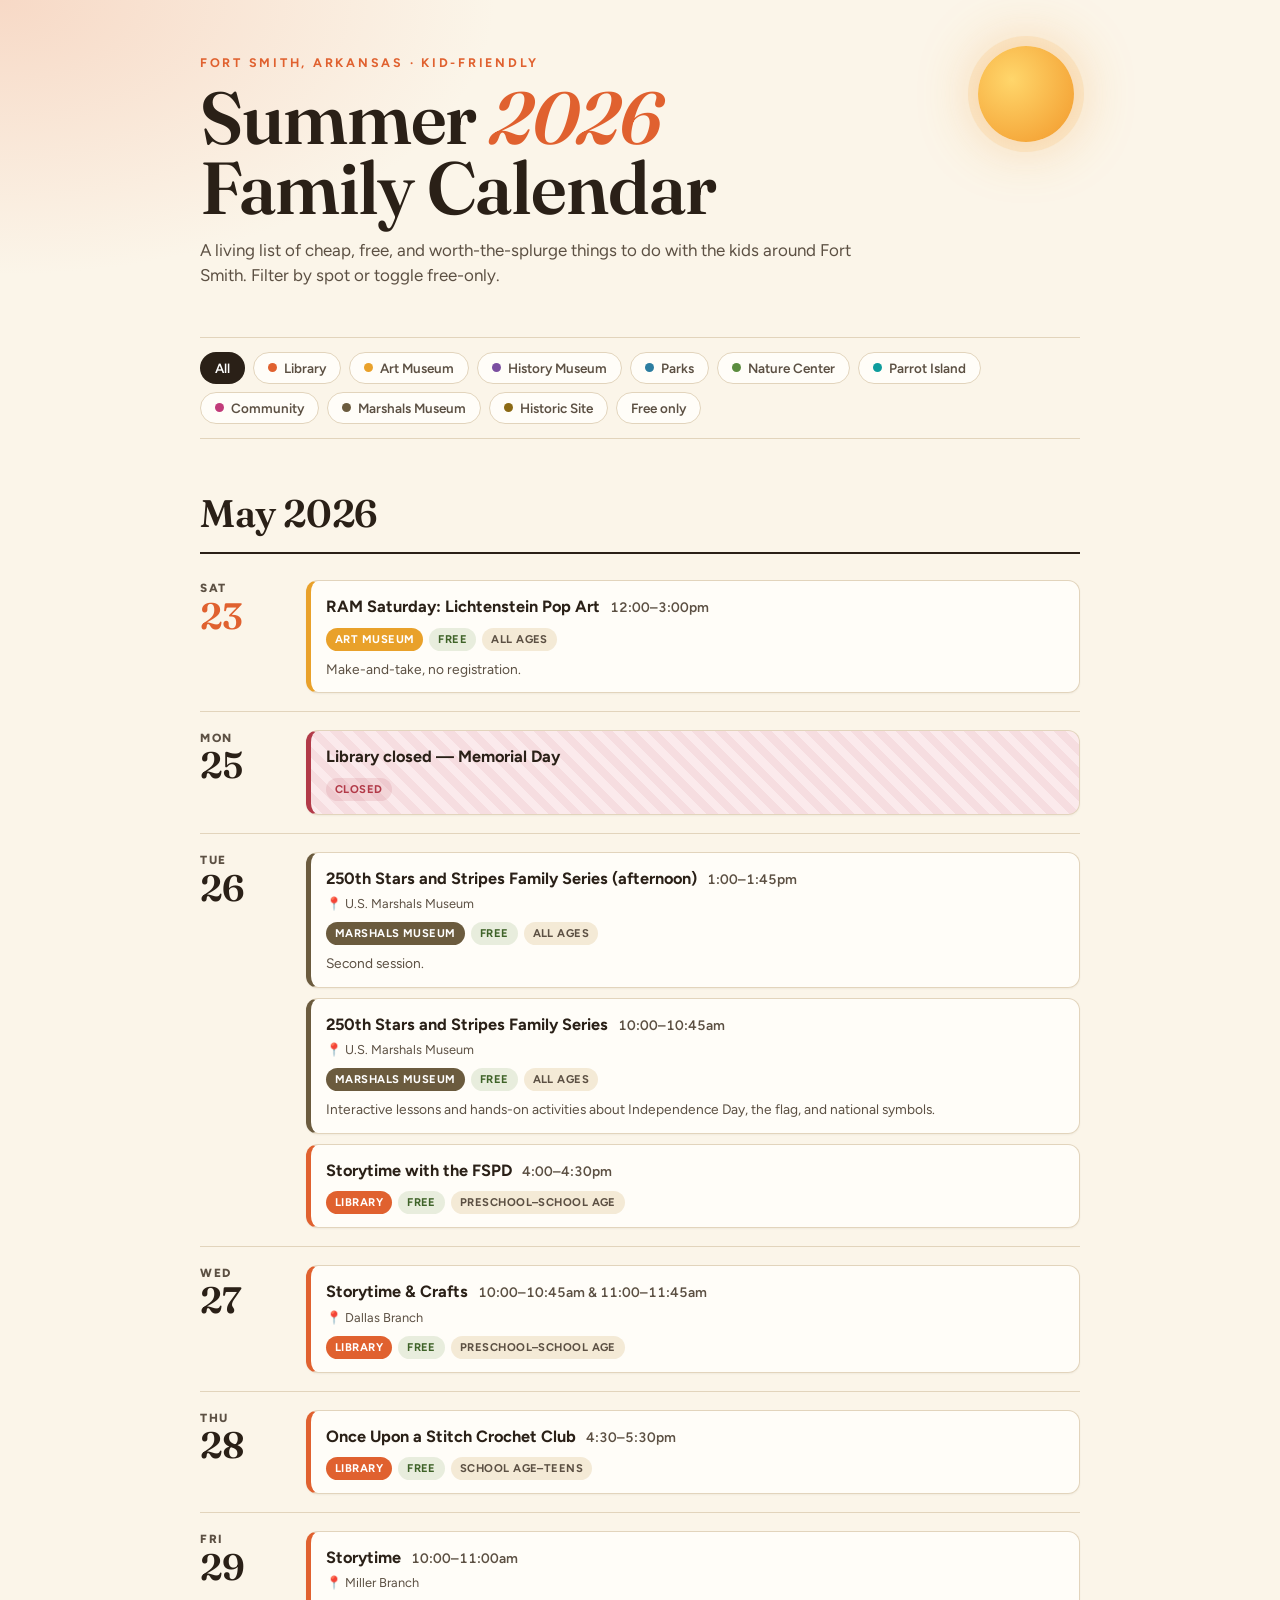
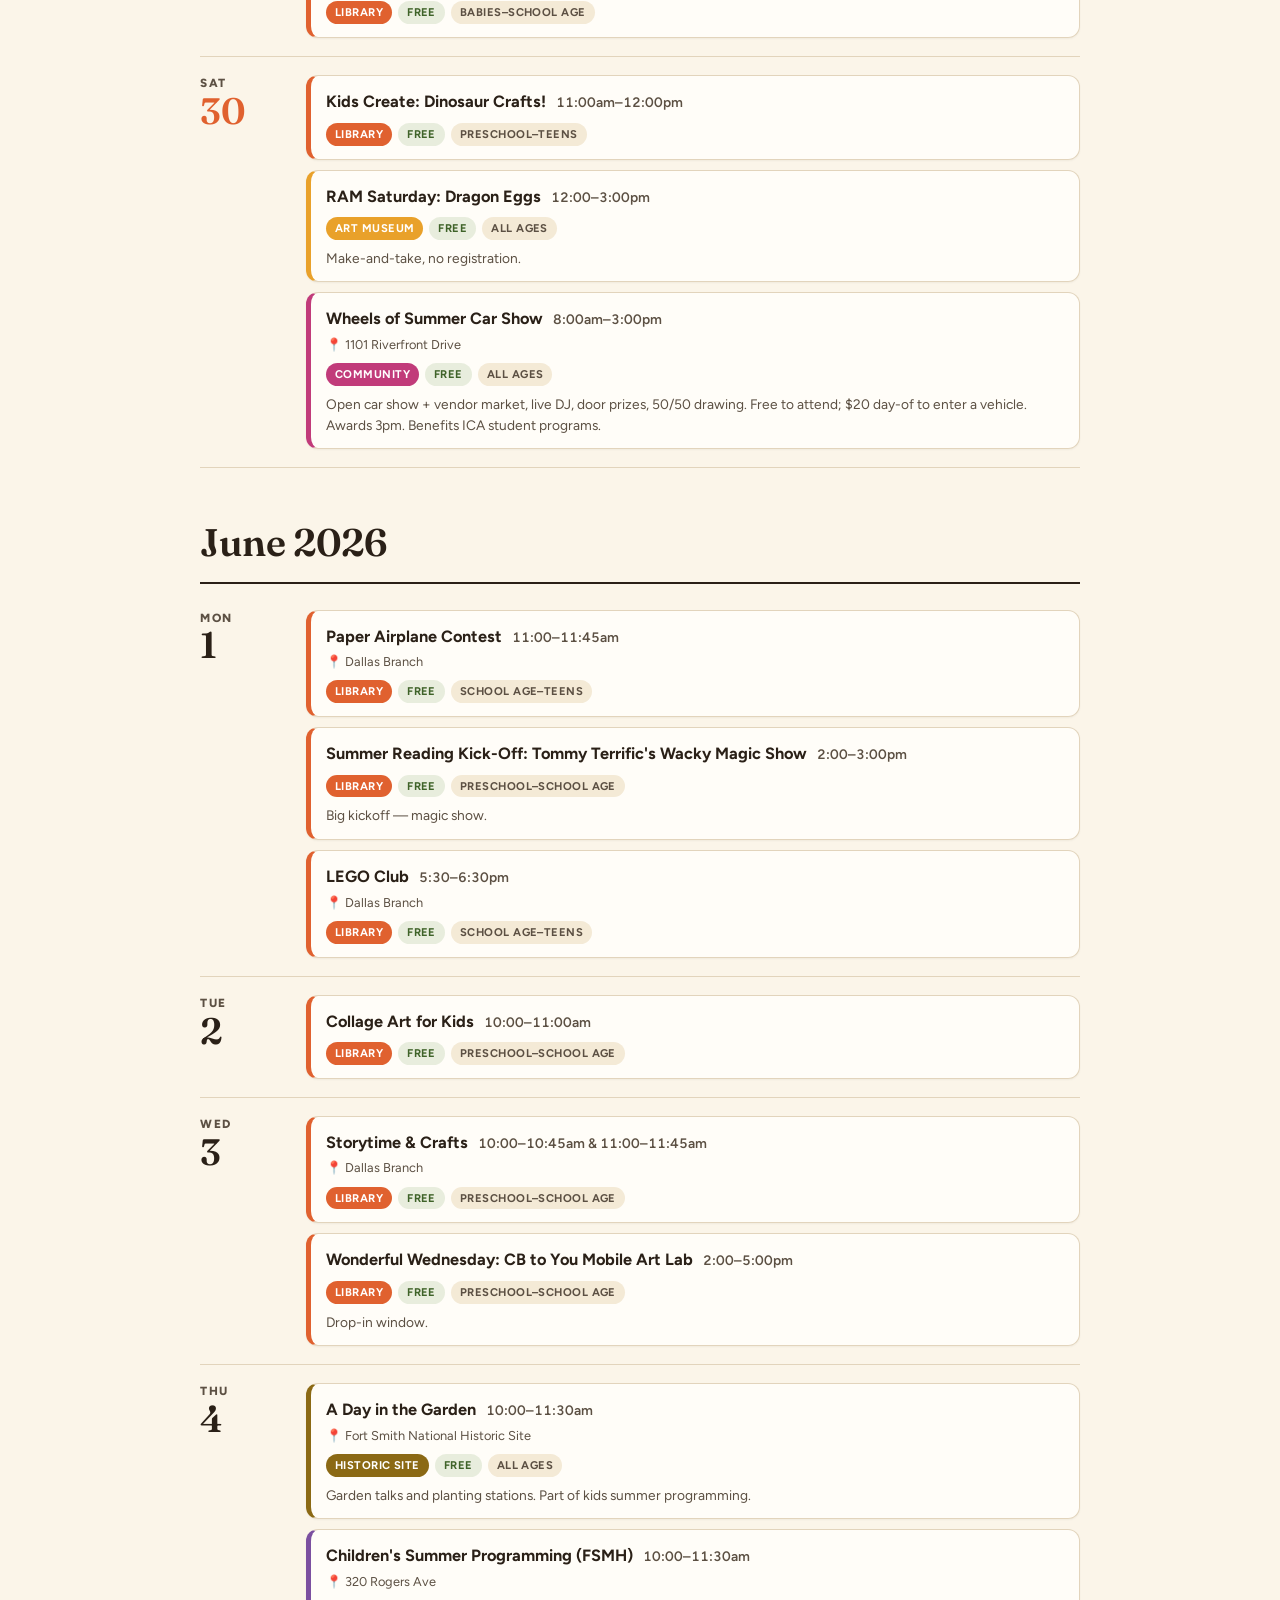
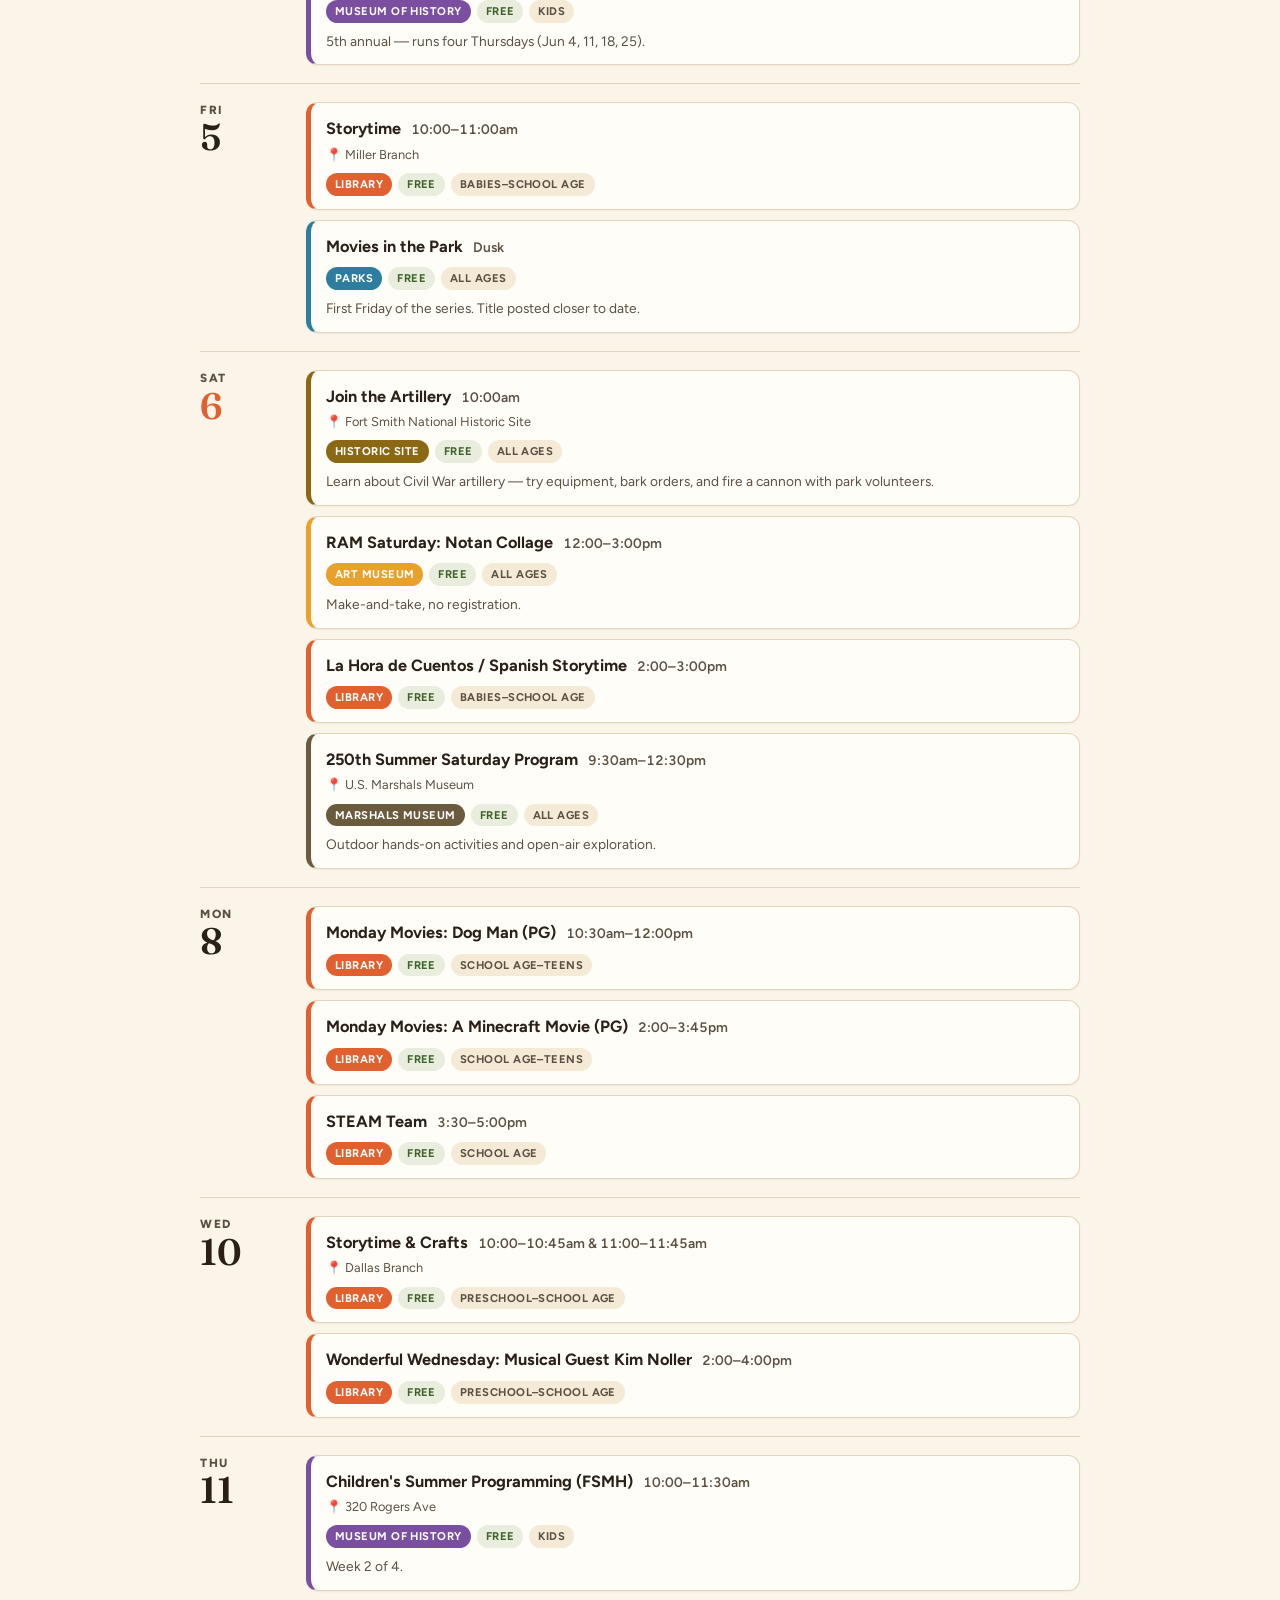
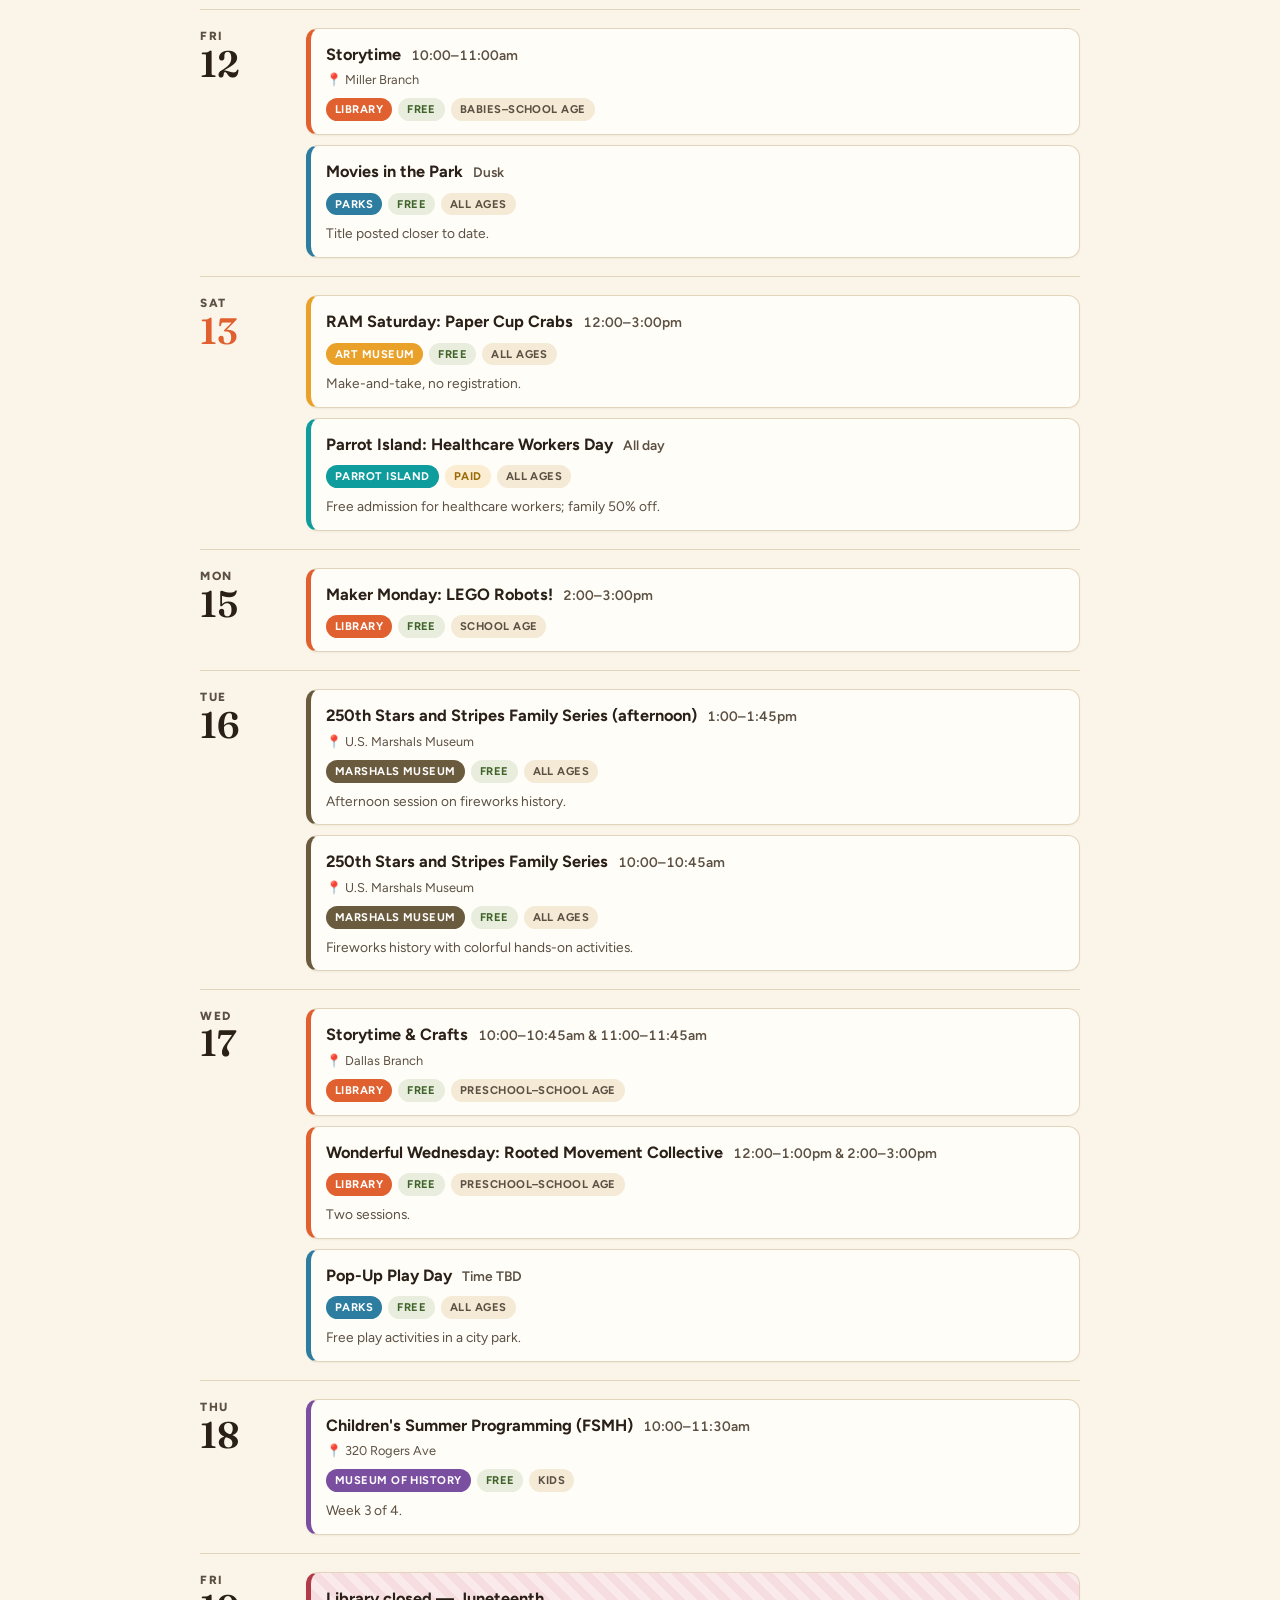
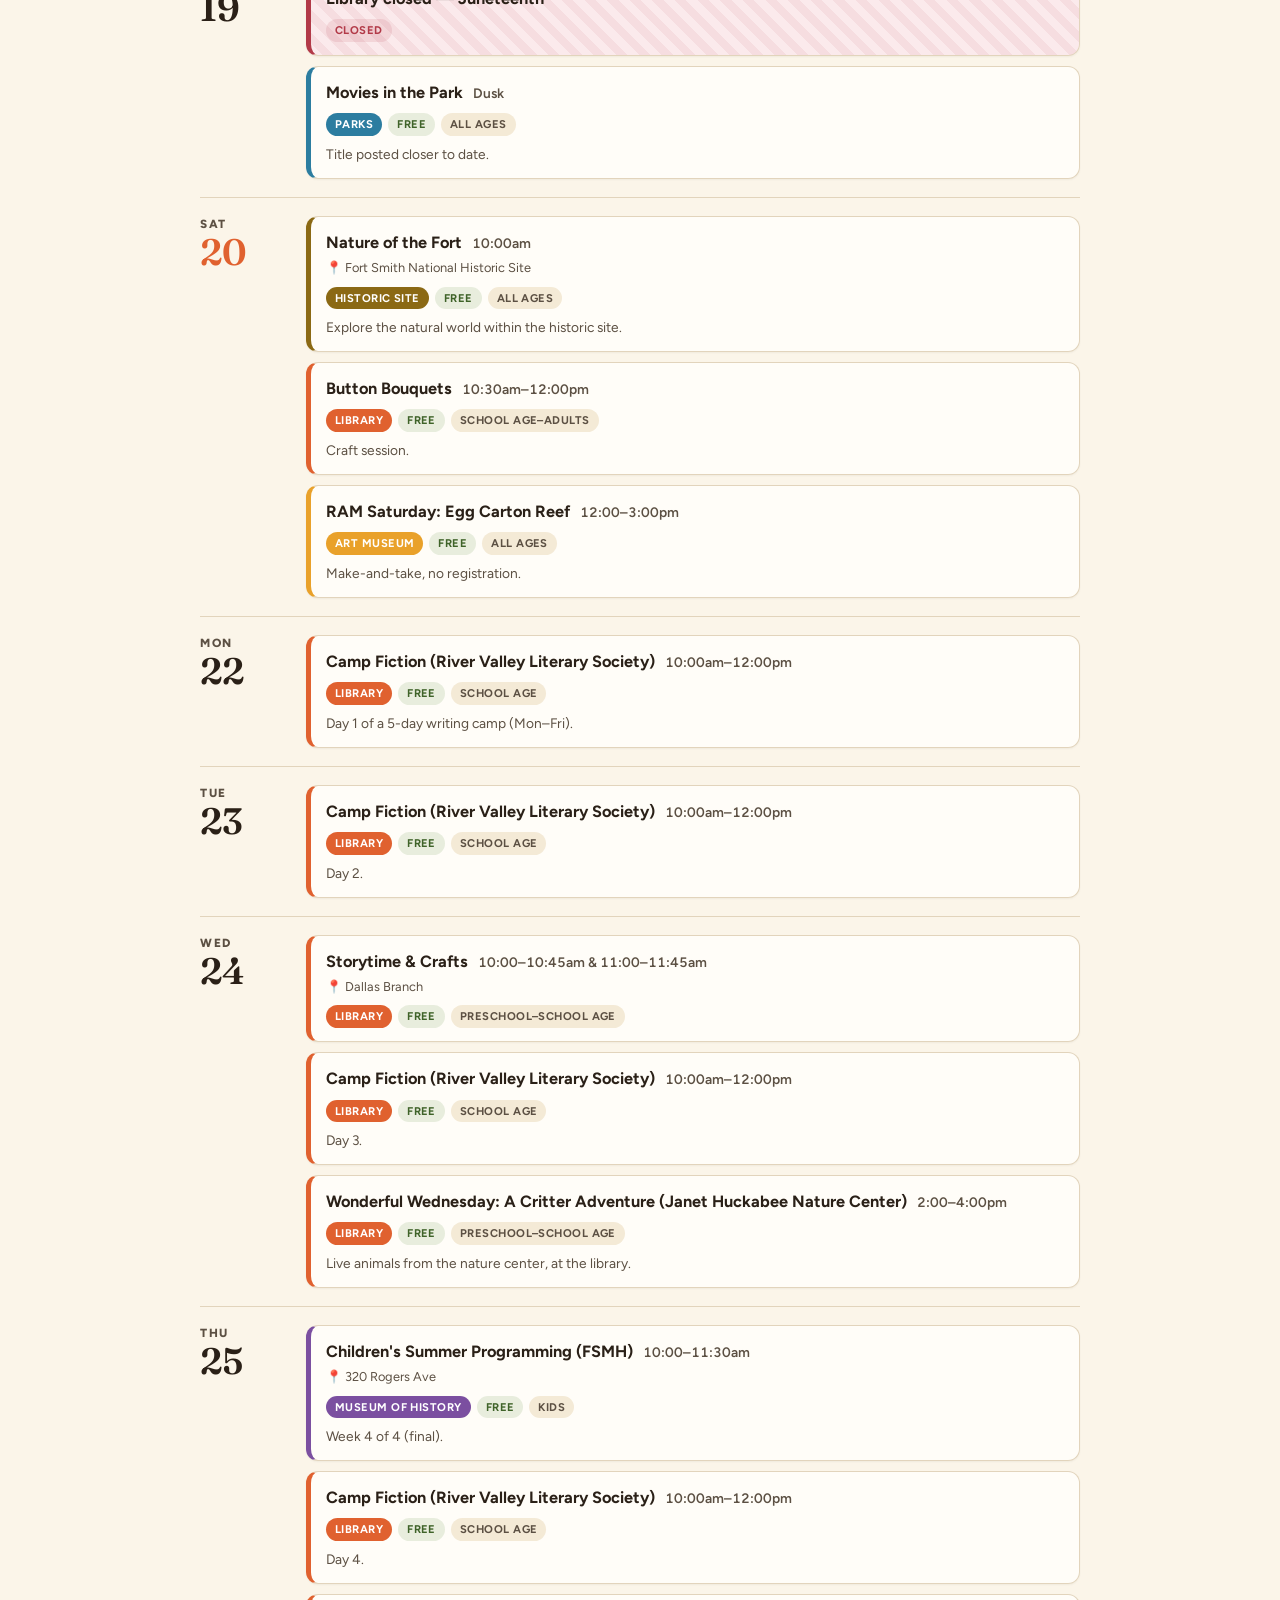
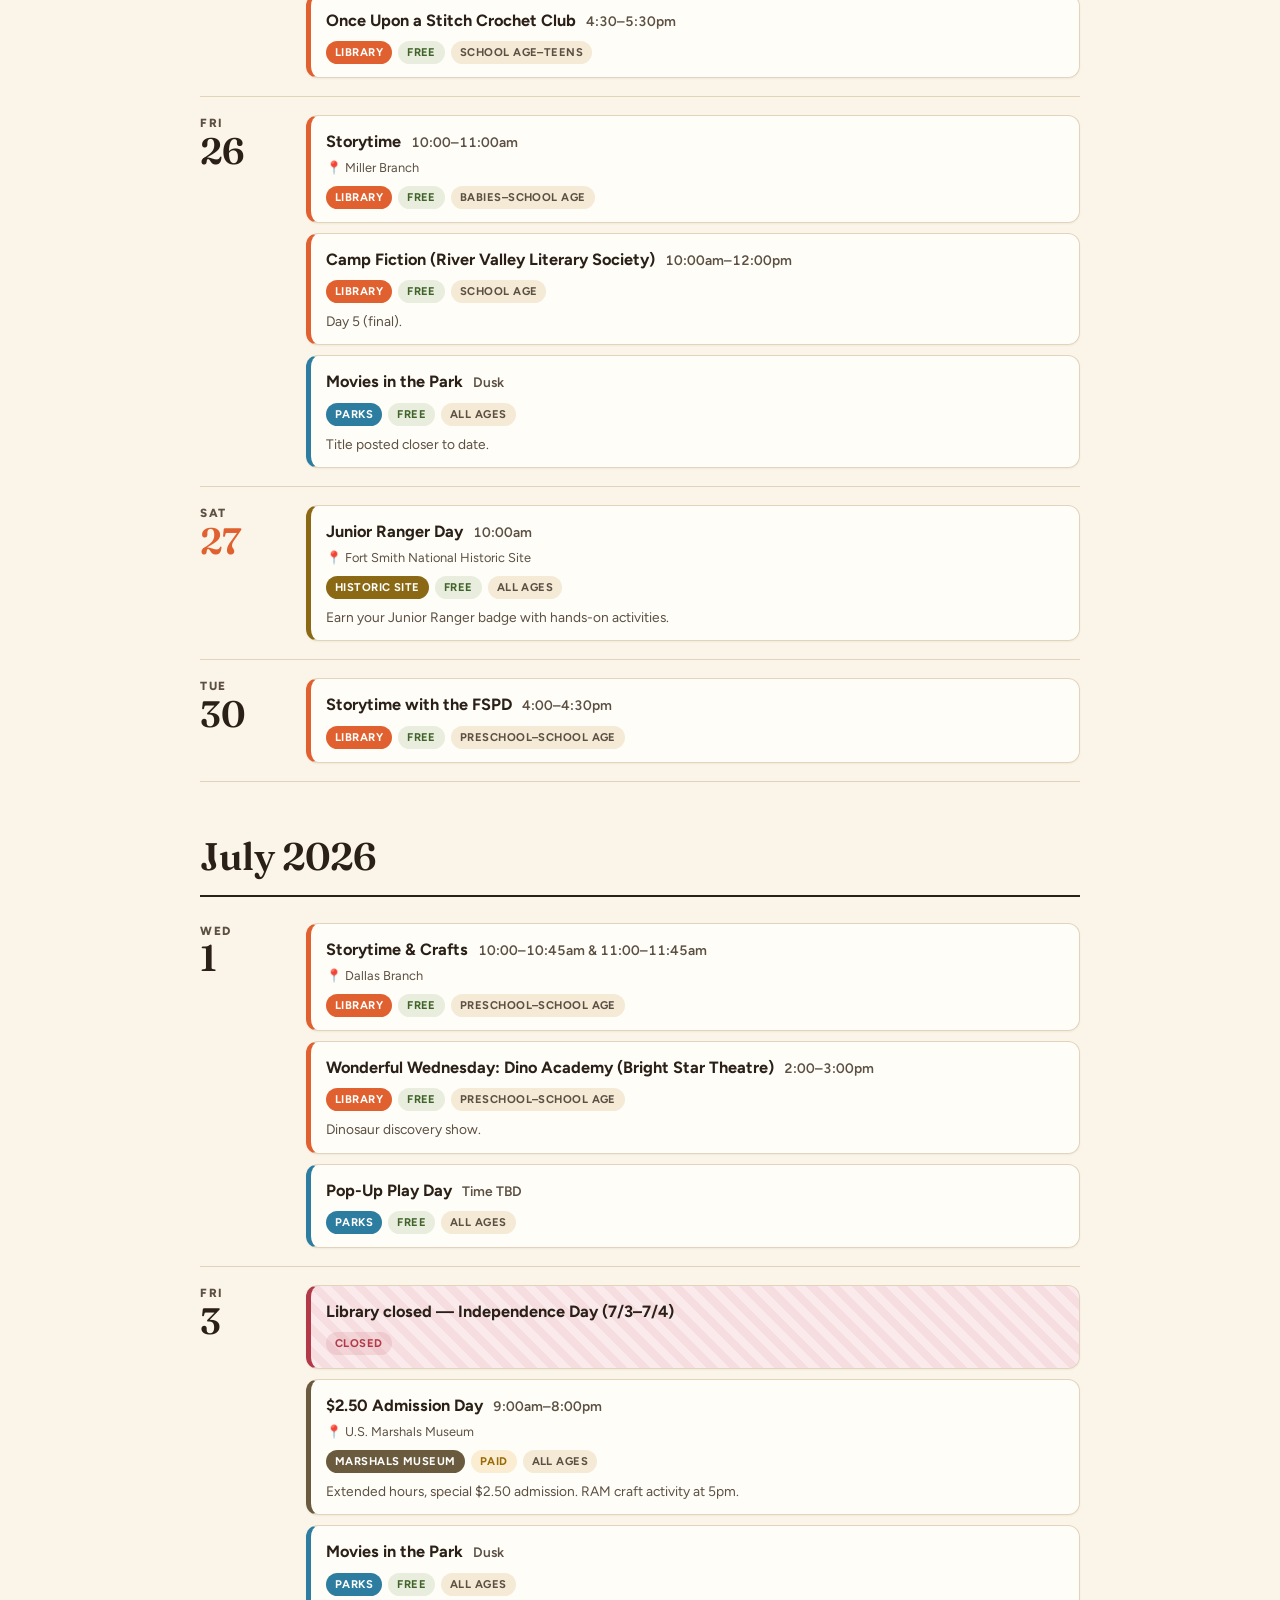
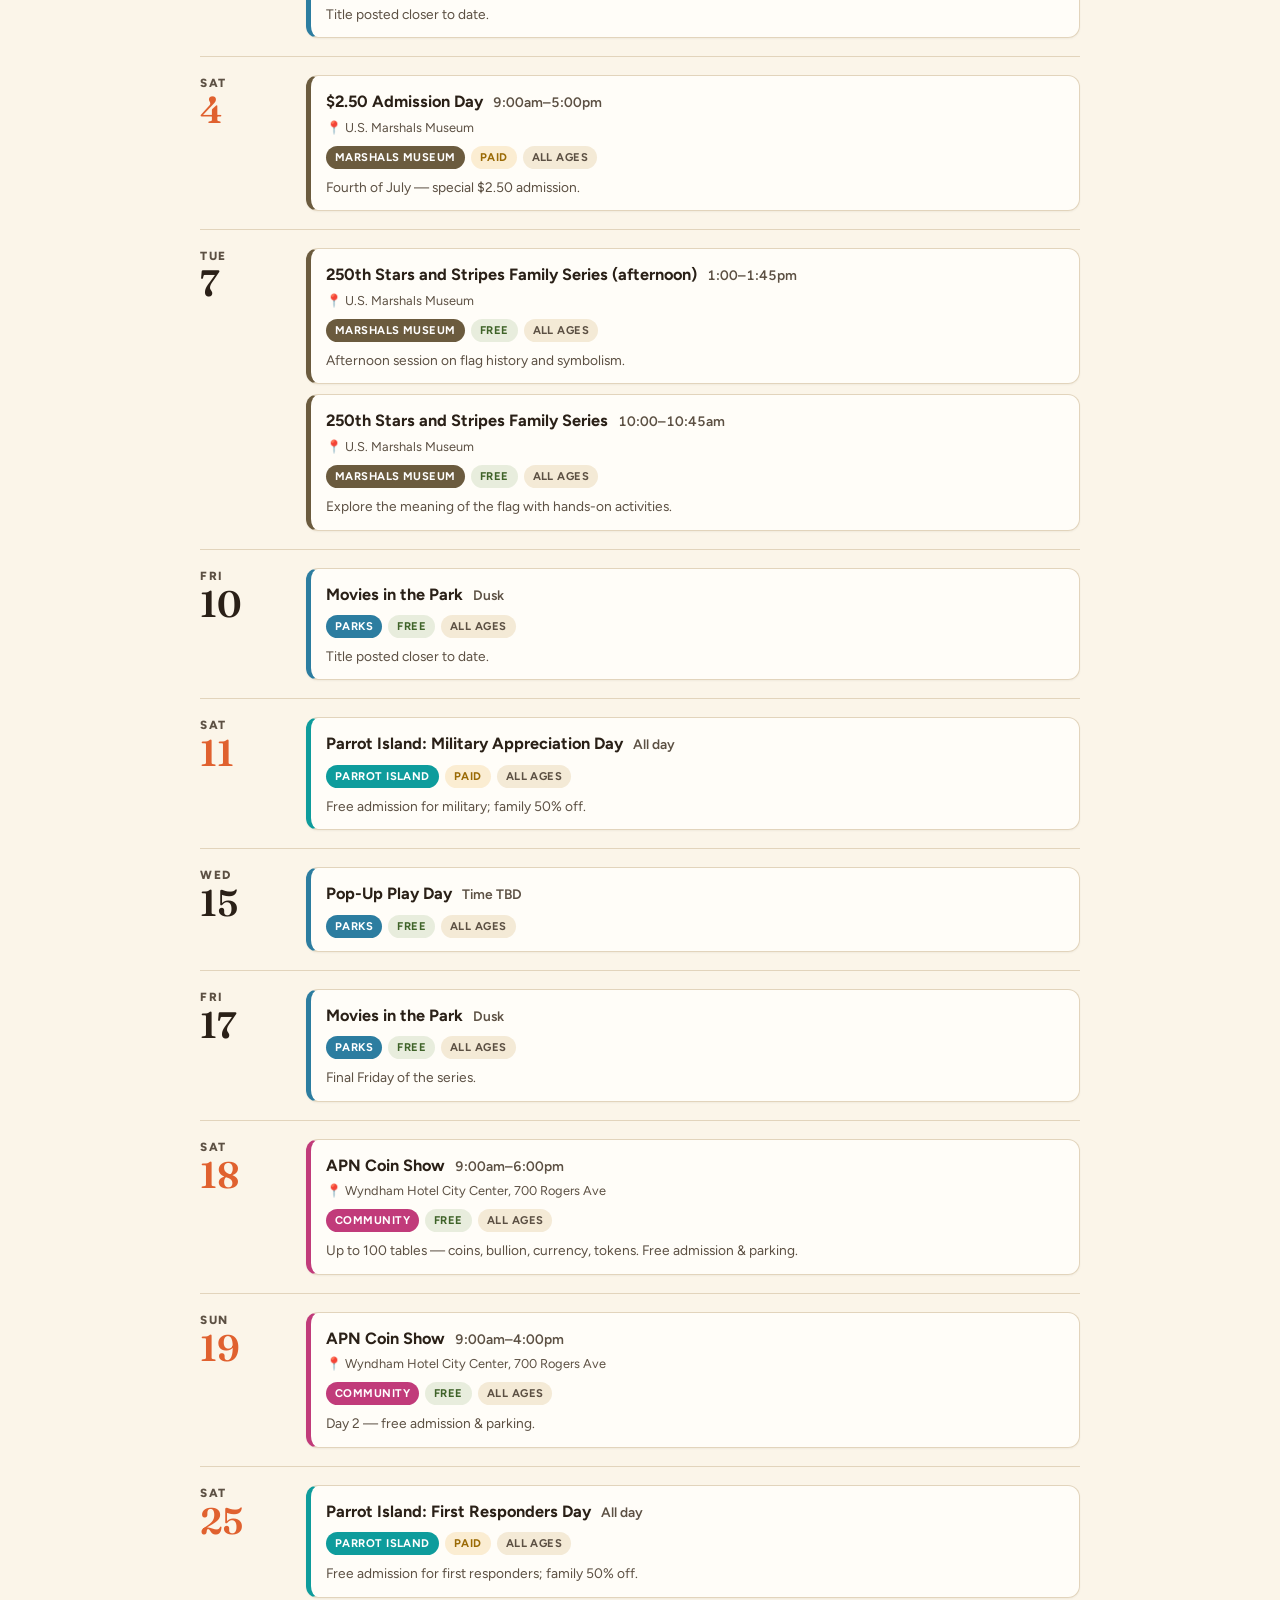
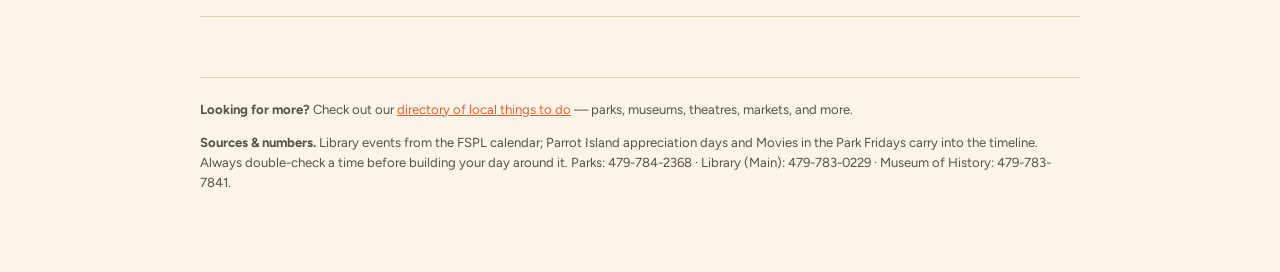
==== commit 5198e008: "add more events and links to the website" ====
--- a/index.html
+++ b/index.html
@@ -29,6 +29,8 @@
       <button class="chip nature" data-filter="nature" aria-pressed="false"><span class="dot nature"></span>Nature Center</button>
       <button class="chip parrot" data-filter="parrot" aria-pressed="false"><span class="dot parrot"></span>Parrot Island</button>
       <button class="chip community" data-filter="community" aria-pressed="false"><span class="dot community"></span>Community</button>
+      <button class="chip marshals" data-filter="marshals" aria-pressed="false"><span class="dot marshals"></span>Marshals Museum</button>
+      <button class="chip historic" data-filter="historic" aria-pressed="false"><span class="dot historic"></span>Historic Site</button>
       <button class="chip freeonly" id="freeToggle" aria-pressed="false">Free only</button>
     </div>
   </div>
@@ -37,6 +39,7 @@
   <p class="empty" id="emptyMsg">No events match this filter.</p>
 
   <footer>
+    <p style="margin:0 0 14px;"><strong>Looking for more?</strong> Check out our <a href="links.html">directory of local things to do</a> — parks, museums, theatres, markets, and more.</p>
     <strong>Sources &amp; numbers.</strong> Library events from the FSPL calendar; Parrot Island appreciation days and Movies in the Park Fridays carry into the timeline. Always double-check a time before building your day around it. Parks: 479-784-2368 &middot; Library (Main): 479-783-0229 &middot; Museum of History: 479-783-7841.
   </footer>
 
--- a/styles.css
+++ b/styles.css
@@ -12,6 +12,8 @@
   --parrot: #0E9C9C;
   --museum: #7B4FA0;
   --community: #C13B7A;
+  --marshals: #6B5B3E;
+  --historic: #8B6914;
   --closed: #B23A48;
   --shadow: 0 1px 2px rgba(42,32,23,.06), 0 8px 28px -12px rgba(42,32,23,.25);
 }
@@ -131,6 +133,8 @@
 .chip.parrot[aria-pressed="true"] { background: var(--parrot); }
 .chip.museum[aria-pressed="true"] { background: var(--museum); }
 .chip.community[aria-pressed="true"] { background: var(--community); }
+.chip.marshals[aria-pressed="true"] { background: var(--marshals); }
+.chip.historic[aria-pressed="true"] { background: var(--historic); }
 .chip.freeonly[aria-pressed="true"] { background: var(--nature); }
 
 .chip .dot.library { color: var(--library); }
@@ -140,6 +144,8 @@
 .chip .dot.parrot { color: var(--parrot); }
 .chip .dot.museum { color: var(--museum); }
 .chip .dot.community { color: var(--community); }
+.chip .dot.marshals { color: var(--marshals); }
+.chip .dot.historic { color: var(--historic); }
 
 /* ---- Calendar layout ---- */
 .month {
